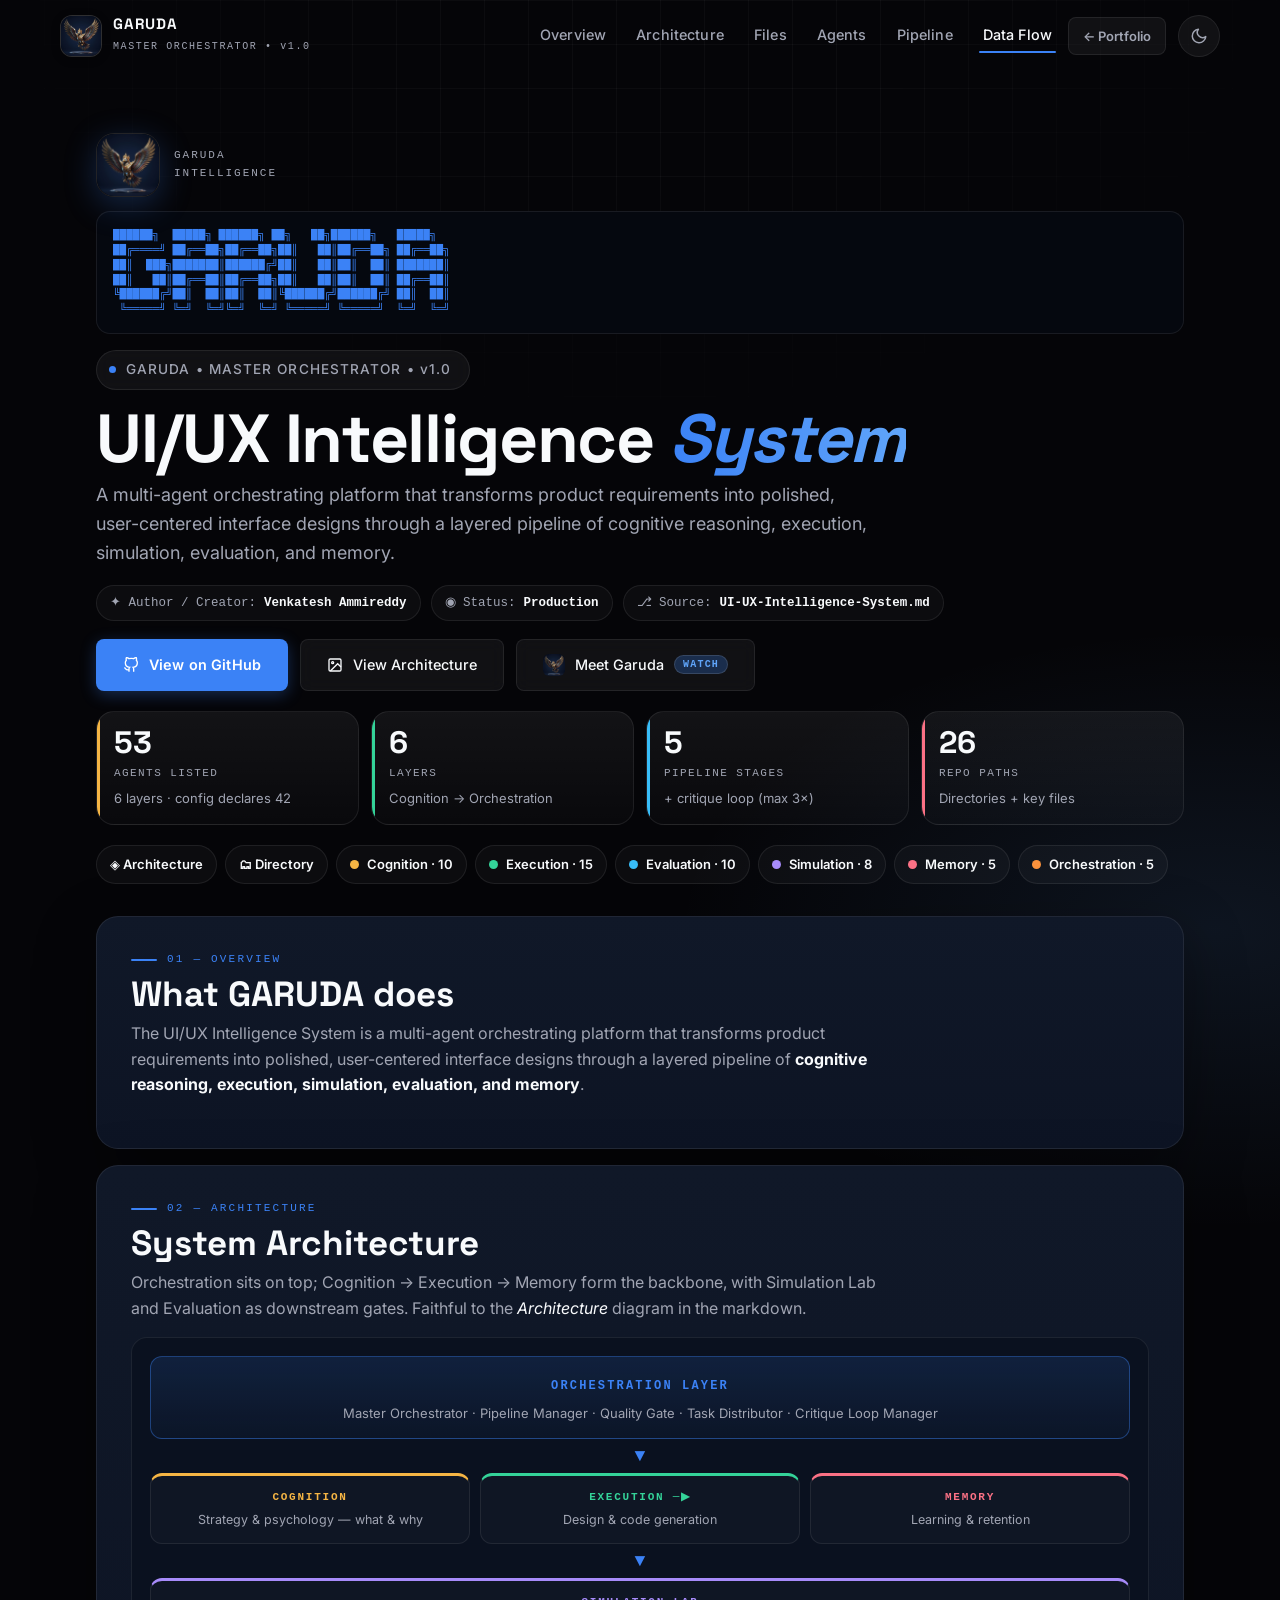
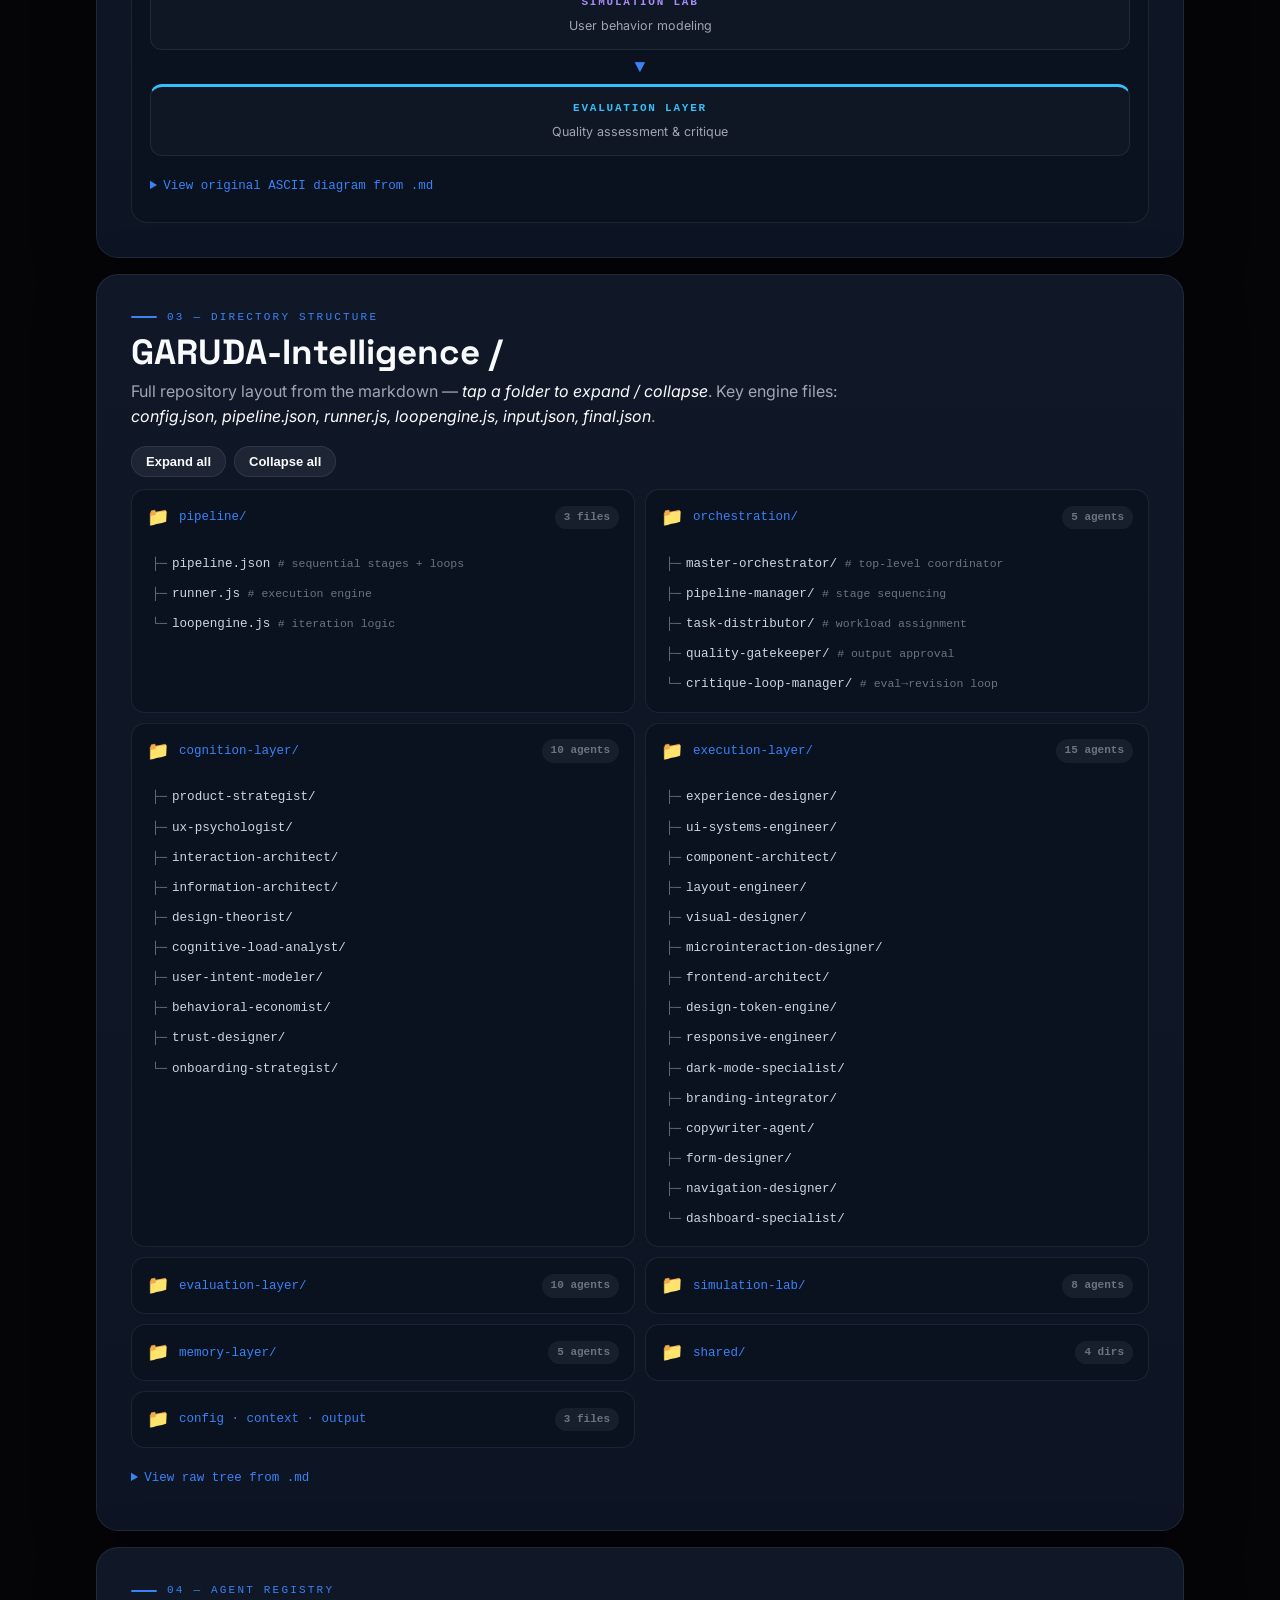
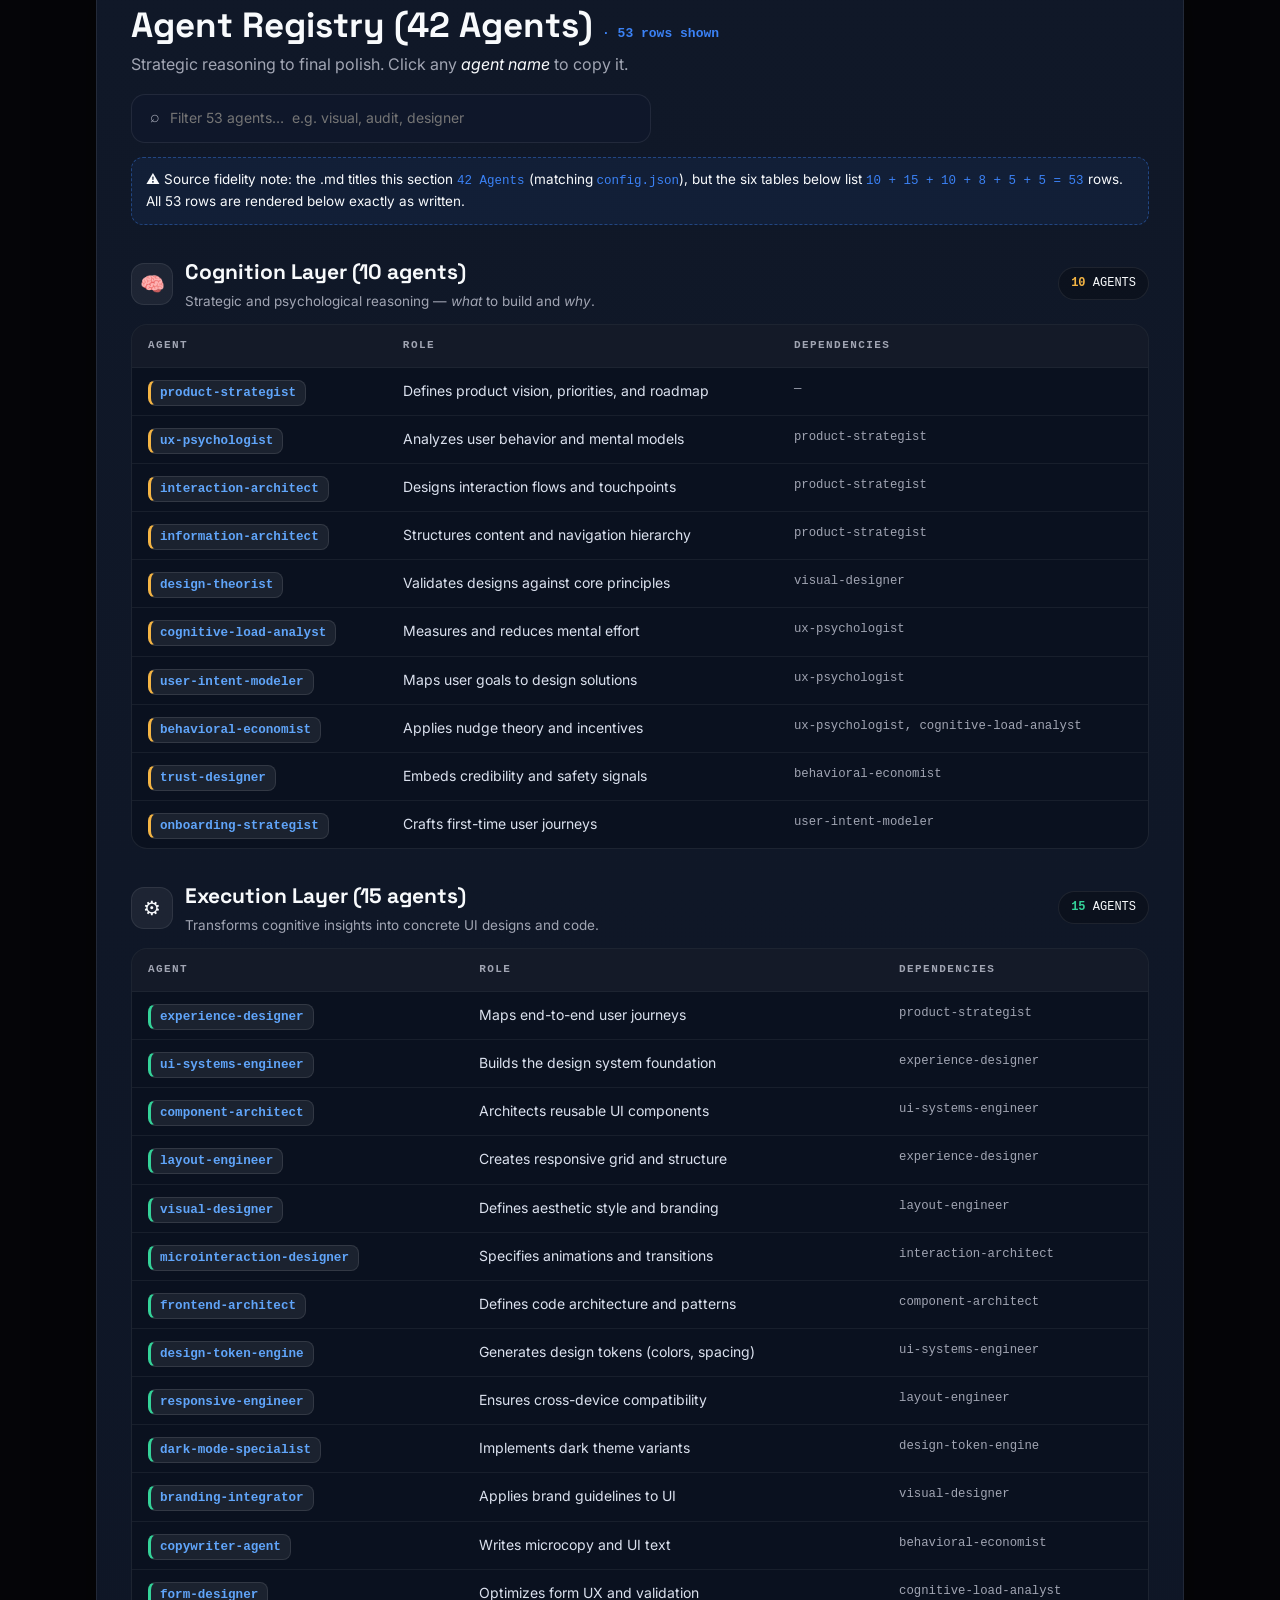
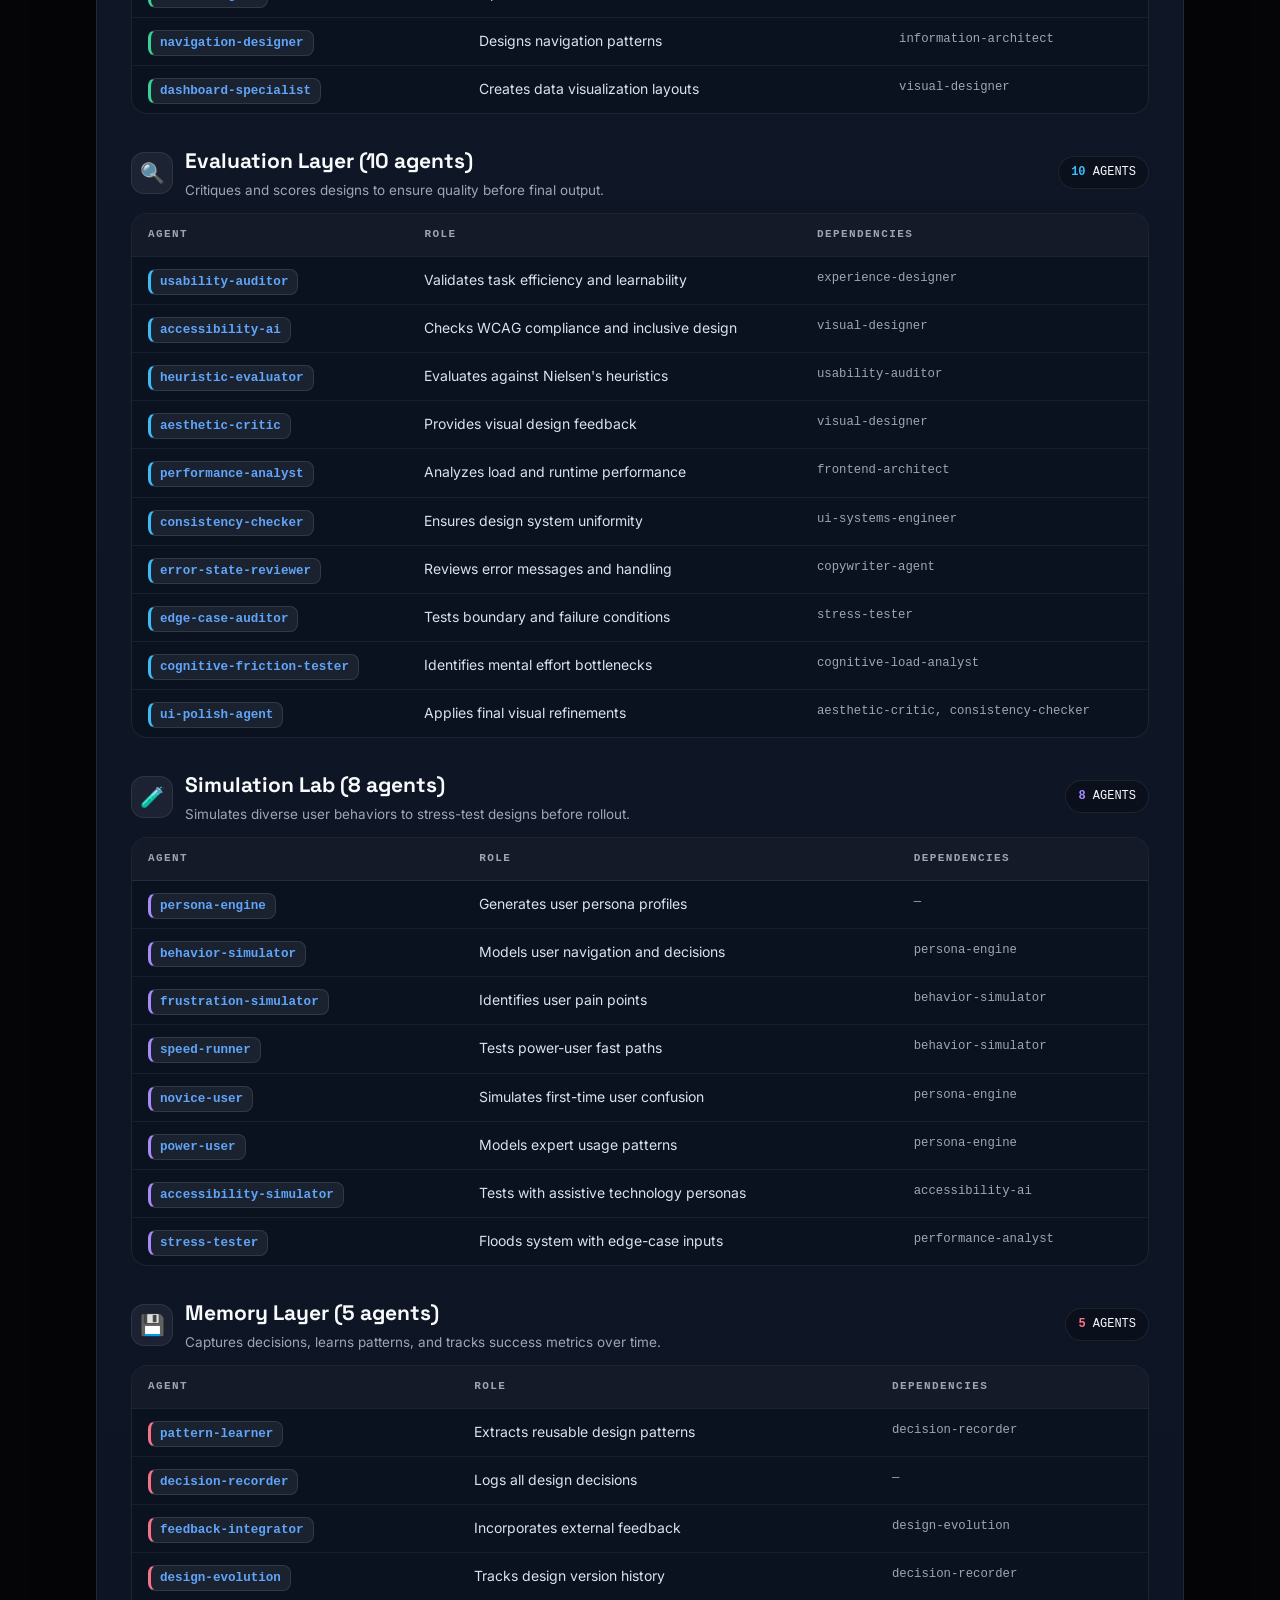
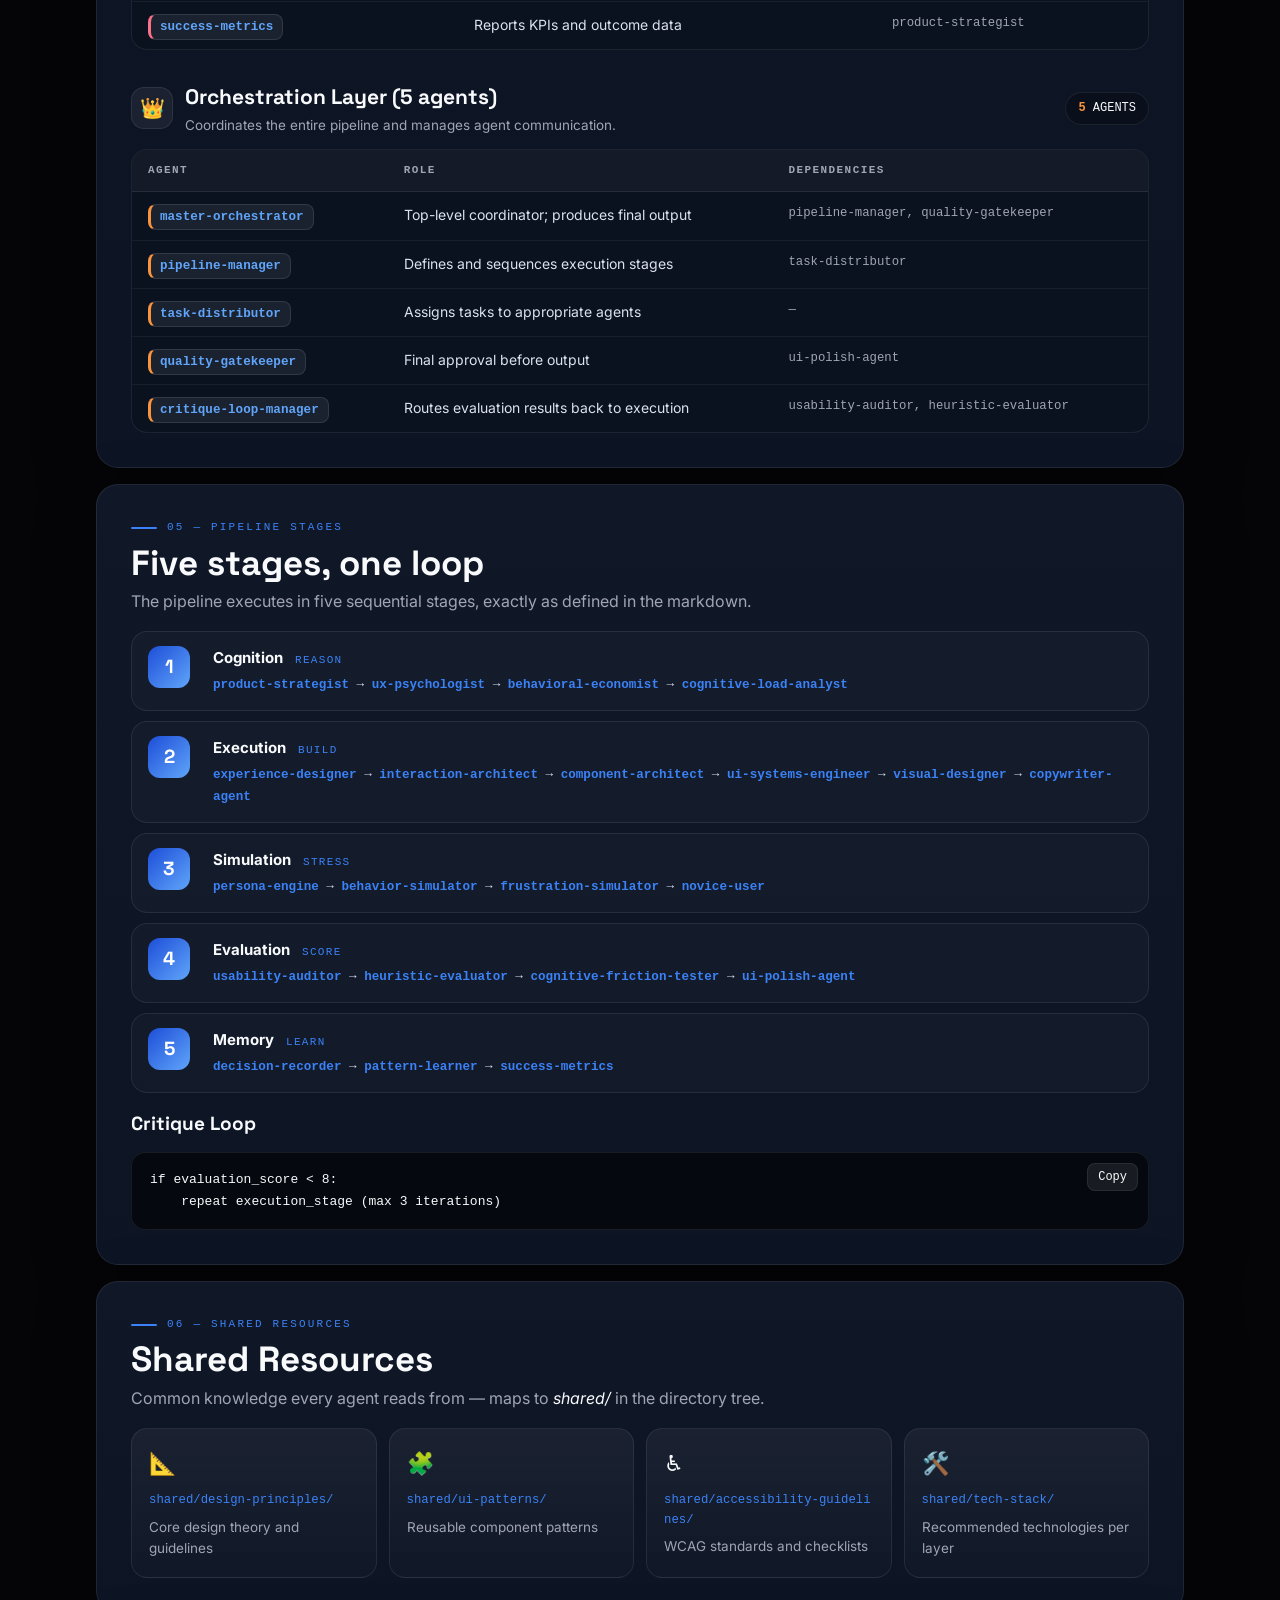
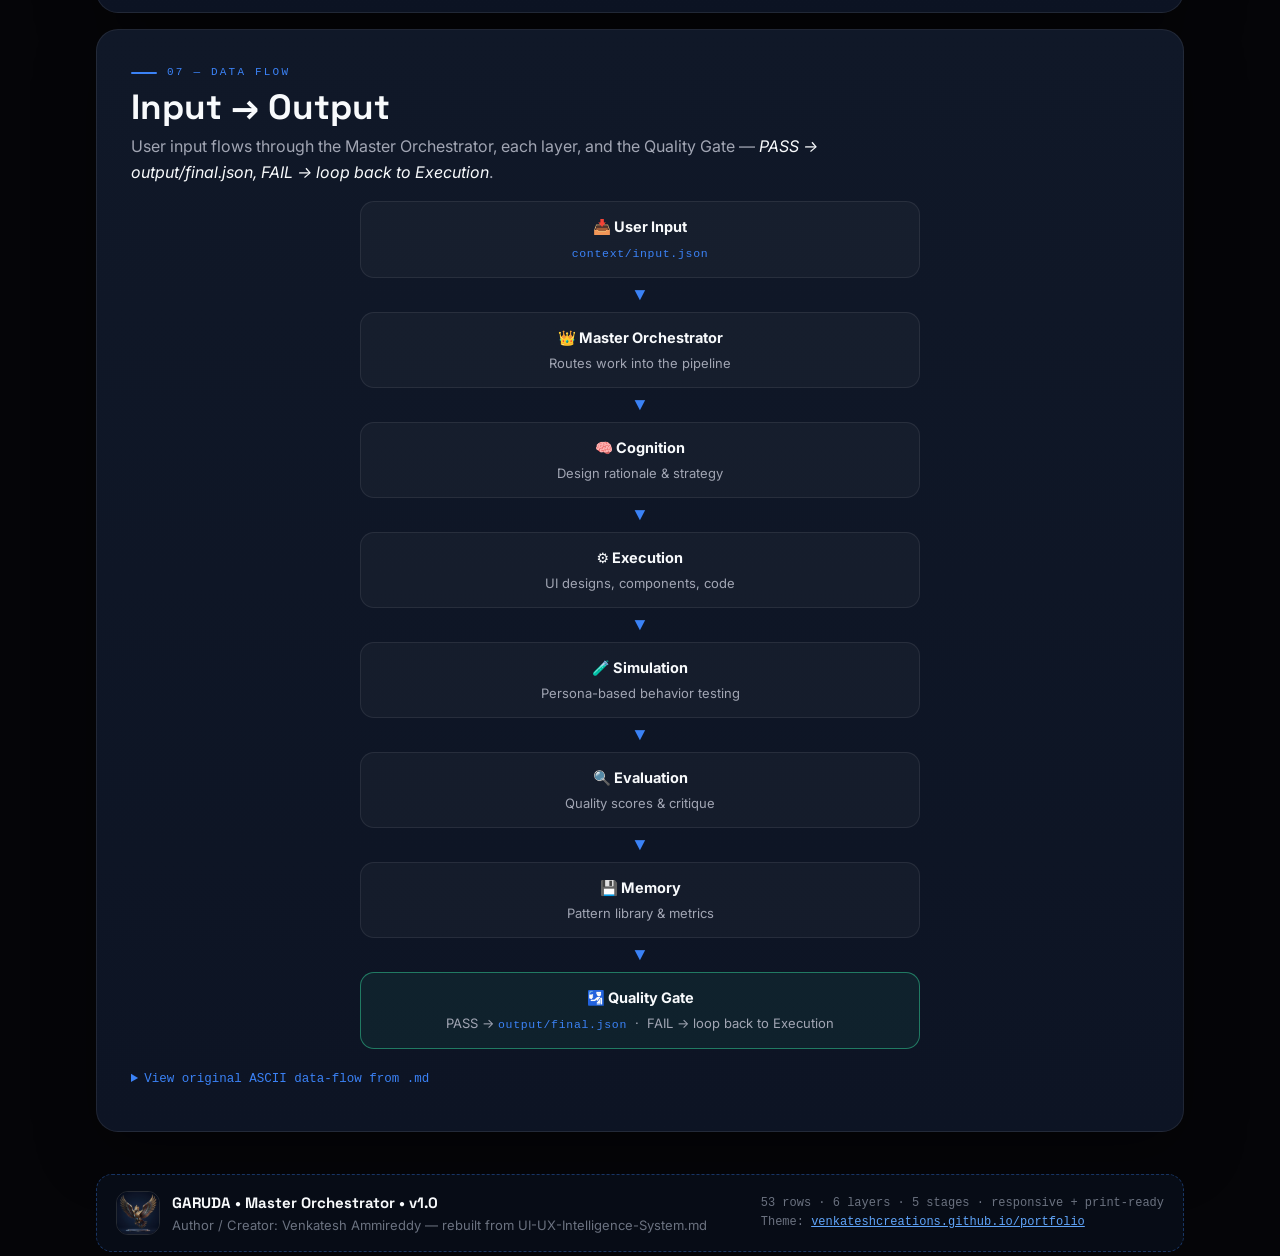
==== Garuda_Intelligence.html @ 7ebb2df1 "Update mobile responsive menu redirect for Garuda Intelligence page" ====
<!DOCTYPE html>
<html lang="en" data-theme="dark">
<head>
<meta charset="UTF-8">
<meta name="viewport" content="width=device-width, initial-scale=1.0">
<title>GARUDA • Master Orchestrator v1.0 — UI/UX Intelligence System</title>
<meta name="description" content="GARUDA Master Orchestrator v1.0 by Venkatesh Ammireddy — full UI/UX Intelligence System: architecture, directory structure, 42-agent registry, pipeline, data flow.">
<link rel="icon" type="image/png" href="https://venkateshcreations.github.io/portfolio/images/garuda-icon.png">
<link rel="apple-touch-icon" href="https://venkateshcreations.github.io/portfolio/images/garuda-icon.png">
<meta name="theme-color" content="#0f172a">
<meta property="og:image" content="https://venkateshcreations.github.io/portfolio/images/garuda-icon.png">
<meta property="og:title" content="GARUDA • Master Orchestrator v1.0">
<link rel="preconnect" href="https://fonts.googleapis.com">
<link rel="preconnect" href="https://fonts.gstatic.com" crossorigin>
<link href="https://fonts.googleapis.com/css2?family=Inter:wght@300;400;500;600;700;800;900&family=Space+Grotesk:wght@400;500;600;700&display=swap" rel="stylesheet">
<style>
:root{
  /* Portfolio theme tokens (venkateshcreations.github.io/portfolio) */
  --blue:#3B82F6; --blue-light:#60A5FA; --blue-dark:#1D4ED8; --blue-glow:rgba(59,130,246,.25);
  --bg:#050508; --bg-2:#0A0A12; --bg-card:rgba(255,255,255,.03); --bg-glass:rgba(255,255,255,.05);
  --border:rgba(255,255,255,.08); --border-light:rgba(255,255,255,.12);
  --text-primary:#F8FAFC; --text-secondary:#A1A5B3; --text-muted:#6B7280;
  --header-bg:rgba(5,5,8,.8); --divider:rgba(255,255,255,.06);
  --radius-sm:8px; --radius-md:16px; --radius-lg:24px; --radius-xl:32px;
  --shadow-sm:0 2px 8px rgba(0,0,0,.3); --shadow-md:0 8px 32px rgba(0,0,0,.4);
  --shadow-blue:0 8px 32px var(--blue-glow);
  --transition:.4s cubic-bezier(.16,1,.3,1); --transition-fast:.2s ease;
  /* Local aliases mapped onto portfolio theme */
  --panel:#0A0A12; --line2:var(--border);
  --ink:var(--text-primary); --muted:var(--text-secondary); --dim:var(--text-muted);
  --gold:var(--blue); --gold2:var(--blue-light);
  --mono:ui-monospace,'SF Mono',Menlo,Consolas,monospace;
  --serif:'Space Grotesk','Inter',system-ui,sans-serif;
  --sans:'Inter',system-ui,-apple-system,'Segoe UI',sans-serif;
  --radius:18px;
}
[data-theme="light"]{
  --bg:#FAFAFA; --bg-2:#F3F4F6; --bg-card:rgba(0,0,0,.02); --bg-glass:rgba(255,255,255,.7);
  --border:rgba(0,0,0,.08); --border-light:rgba(0,0,0,.12);
  --text-primary:#0F172A; --text-secondary:#475569; --text-muted:#94A3B8;
  --header-bg:rgba(250,250,250,.85); --divider:rgba(0,0,0,.06);
  --panel:#F3F4F6; --line2:var(--border);
  --ink:var(--text-primary); --muted:var(--text-secondary); --dim:var(--text-muted);
  --blue-glow:rgba(59,130,246,.18);
}
*{box-sizing:border-box}
html{scroll-behavior:smooth;scroll-padding-top:84px}
body{margin:0;font-family:var(--sans);color:var(--ink);line-height:1.6;
  background:radial-gradient(1100px 500px at 15% -5%,var(--blue-glow),transparent 60%),radial-gradient(900px 500px at 95% 10%,rgba(96,165,250,.10),transparent 60%),var(--bg);
  -webkit-font-smoothing:antialiased;transition:background-color .5s ease,color .5s ease}
body::before{content:"";position:fixed;inset:0;background-image:linear-gradient(rgba(255,255,255,.032) 1px,transparent 1px),linear-gradient(90deg,rgba(255,255,255,.032) 1px,transparent 1px);background-size:44px 44px;mask-image:radial-gradient(900px 600px at 50% 0%,black 30%,transparent 75%);pointer-events:none;z-index:0}
.wrap{max-width:1160px;margin:0 auto;padding:0 clamp(16px,4vw,36px);position:relative;z-index:1}
.topbar{position:sticky;top:0;z-index:50;background:transparent;border-bottom:1px solid transparent;transition:background-color .4s ease,border-bottom .4s ease,box-shadow .4s ease}
.topbar.scrolled{background:var(--header-bg);backdrop-filter:blur(20px);-webkit-backdrop-filter:blur(20px);border-bottom:1px solid var(--border);box-shadow:var(--shadow-sm)}
.topbar-inner{display:flex;align-items:center;gap:12px;min-height:72px;padding:8px 0;flex-wrap:wrap}
.brand{display:flex;align-items:center;gap:11px;text-decoration:none;color:inherit}
.mark{width:42px;height:42px;border-radius:12px;display:grid;place-items:center;background:var(--bg-glass);flex:0 0 auto;overflow:hidden;border:1px solid var(--border-light);box-shadow:var(--shadow-sm)}
.mark img{width:100%;height:100%;object-fit:cover;display:block}
.hero-emblem{display:flex;align-items:center;gap:14px;margin-bottom:14px}
.hero-emblem img{width:64px;height:64px;border-radius:18px;object-fit:cover;border:1px solid var(--border-light);box-shadow:var(--shadow-blue)}
.hero-emblem small{font-family:var(--mono);font-size:11px;letter-spacing:.18em;color:var(--muted);display:block}
.foot-brand{display:flex;align-items:center;gap:12px}
.foot-brand img{width:44px;height:44px;border-radius:12px;object-fit:cover;border:1px solid var(--border-light)}
.brand b{font-family:var(--serif);letter-spacing:.06em;font-size:15px;display:block;line-height:1}
.brand small{font-family:var(--mono);font-size:10px;letter-spacing:.16em;color:var(--muted)}
nav.main{display:flex;gap:22px;margin-left:auto;flex-wrap:wrap;align-items:center}
nav.main a{text-decoration:none;font-size:.9rem;font-weight:500;padding:8px 4px 10px;border-radius:0;color:var(--muted);position:relative;letter-spacing:.01em}
nav.main a::after{content:"";position:absolute;bottom:4px;left:0;width:0;height:1.5px;background:var(--blue);transition:width var(--transition);border-radius:4px}
nav.main a:hover,nav.main a.active{background:none;color:var(--ink)}
nav.main a:hover::after,nav.main a.active::after{width:100%}
.theme-toggle{position:relative;width:42px;height:42px;display:inline-flex;align-items:center;justify-content:center;border-radius:50%;background:var(--bg-glass);border:1px solid var(--border);cursor:pointer;transition:background var(--transition-fast),transform .2s;flex:0 0 auto}
.theme-toggle:hover{background:rgba(107,114,128,.15);transform:scale(1.05)}
.theme-toggle svg{width:18px;height:18px;color:var(--muted)}
.backlink{display:inline-flex;align-items:center;gap:8px;font-size:13px;font-weight:600;color:var(--muted);text-decoration:none;border:1px solid var(--border);border-radius:8px;padding:8px 14px;background:var(--bg-glass);white-space:nowrap}
.backlink:hover{border-color:var(--blue);color:var(--ink);background:var(--blue-glow)}
.cta-row{display:flex;flex-wrap:wrap;gap:12px;margin:4px 0 20px}
.btn-primary{display:inline-flex;align-items:center;gap:10px;padding:13px 26px;background:var(--blue);color:#fff;font-size:.9rem;font-weight:600;border-radius:8px;border:1px solid transparent;text-decoration:none;letter-spacing:.01em;box-shadow:0 4px 16px rgba(59,130,246,.3);transition:background var(--transition-fast),transform .2s,box-shadow .2s}
.btn-primary svg{width:16px;height:16px;transition:transform .2s}
.btn-primary:hover{background:var(--blue-dark);transform:translateY(-1px);box-shadow:0 8px 24px rgba(59,130,246,.4);color:#fff}
.btn-ghost{display:inline-flex;align-items:center;gap:10px;padding:13px 26px;border:1px solid var(--border);color:var(--ink);font-size:.9rem;font-weight:500;border-radius:8px;background:var(--bg-glass);backdrop-filter:blur(8px);text-decoration:none;cursor:pointer;font-family:inherit;transition:border-color var(--transition-fast),background var(--transition-fast),transform .2s}
.btn-ghost:hover{border-color:var(--blue);background:var(--blue-glow);transform:translateY(-1px)}
.btn-ghost svg{width:16px;height:16px}
.mgb-icon{width:22px;height:22px;border-radius:6px;object-fit:cover}
.mgb-badge{font-family:var(--mono);font-size:10px;font-weight:600;letter-spacing:.12em;background:var(--blue-glow);border:1px solid var(--border-light);color:var(--blue-light);padding:3px 8px;border-radius:100px}
[data-theme="light"] .mgb-badge{color:var(--blue-dark)}
.modal{position:fixed;inset:0;z-index:9000;display:flex;align-items:center;justify-content:center;padding:24px;opacity:0;pointer-events:none;transition:opacity .4s ease}
.modal.open{opacity:1;pointer-events:all}
.modal-backdrop{position:absolute;inset:0;background:rgba(0,0,0,.85);backdrop-filter:blur(12px);-webkit-backdrop-filter:blur(12px)}
.modal-content{position:relative;z-index:1;background:var(--bg-2);border:1px solid var(--border);border-radius:24px;overflow:hidden;max-width:860px;width:100%;box-shadow:0 24px 64px rgba(0,0,0,.5);transform:scale(.95) translateY(20px);transition:transform .4s cubic-bezier(.16,1,.3,1)}
.modal.open .modal-content{transform:scale(1) translateY(0)}
.modal-close{position:absolute;top:14px;right:14px;z-index:10;width:36px;height:36px;display:flex;align-items:center;justify-content:center;background:var(--bg-glass);border:1px solid var(--border);border-radius:50%;cursor:pointer;color:var(--ink)}
.modal-close:hover{background:rgba(239,68,68,.15)}
.modal-close svg{width:16px;height:16px}
.video-head{display:flex;align-items:center;gap:12px;padding:20px 22px 0}
.video-head img{width:44px;height:44px;border-radius:12px;object-fit:cover}
.video-head b{display:block;font-family:var(--serif);font-size:17px}
.video-head small{color:var(--muted);font-size:12.5px}
.video-wrap{padding:18px 22px 24px}
.video-wrap iframe{width:100%;aspect-ratio:16/9;border:0;border-radius:14px;background:#000}
.searchbox{display:flex;align-items:center;gap:8px;background:#0f172a;border:1px solid var(--line2);border-radius:999px;padding:7px 12px;min-width:190px}
.searchbox input{background:transparent;border:0;outline:0;color:var(--ink);font:inherit;font-size:13px;width:100%}
.reg-search{min-width:0;width:100%;max-width:520px;padding:11px 18px;margin:0 0 14px;border-radius:14px}
.reg-search input{font-size:14px}
.burger{display:none;margin-left:auto;background:none;border:1px solid var(--line2);color:var(--ink);border-radius:10px;padding:8px 11px;font-size:17px;cursor:pointer}
.hero{padding:clamp(30px,5vw,60px) 0 10px}
.ascii{background:#05080f;border:1px solid var(--line2);border-radius:14px;padding:16px;overflow-x:auto;margin:0 0 16px}
.ascii pre{margin:0;font-family:var(--mono);font-size:11px;line-height:1.35;color:var(--gold);white-space:pre}
.eyebrow{display:inline-flex;align-items:center;gap:10px;font-family:var(--sans);font-size:.85rem;font-weight:500;letter-spacing:.08em;color:var(--muted);background:var(--bg-glass);border:1px solid var(--border);padding:8px 18px 8px 12px;border-radius:100px;backdrop-filter:blur(8px)}
.eyebrow i{width:7px;height:7px;border-radius:50%;background:var(--blue);display:inline-block;animation:pulse 2s infinite}
@keyframes pulse{50%{opacity:.25}}
h1.hero-title{font-family:var(--serif);font-weight:900;font-size:clamp(36px,6vw,68px);line-height:.96;letter-spacing:-.02em;margin:16px 0 10px}
h1.hero-title em{font-style:italic;background:linear-gradient(90deg,var(--gold),var(--gold2));-webkit-background-clip:text;background-clip:text;color:transparent}
.lede{max-width:780px;color:var(--muted);font-size:clamp(15px,2vw,18px);margin:0}
.meta-row{display:flex;flex-wrap:wrap;gap:10px;margin:18px 0}
.meta{display:inline-flex;align-items:center;gap:8px;border:1px solid var(--line2);background:rgba(255,255,255,.03);border-radius:999px;padding:7px 13px;font-family:var(--mono);font-size:12.5px;color:var(--muted)}
.meta strong{color:var(--ink)}
.stats{display:grid;grid-template-columns:repeat(4,1fr);gap:12px;margin:8px 0 20px}
.stat{background:linear-gradient(180deg,rgba(255,255,255,.06),rgba(255,255,255,.02));border:1px solid var(--line2);border-radius:var(--radius);padding:15px 17px;position:relative;overflow:hidden}
.stat::after{content:"";position:absolute;left:0;top:0;bottom:0;width:3px;background:var(--accent,var(--gold))}
.stat b{font-family:var(--serif);font-size:31px;line-height:1;display:block}
.stat span{font-family:var(--mono);font-size:11px;letter-spacing:.13em;color:var(--muted);text-transform:uppercase}
.stat p{margin:5px 0 0;font-size:13px;color:var(--muted)}
.jump{display:flex;flex-wrap:wrap;gap:8px;margin:0 0 6px}
.jump a{text-decoration:none;font-size:13px;font-weight:600;border:1px solid var(--line2);border-radius:999px;padding:8px 13px;display:inline-flex;align-items:center;gap:8px;background:rgba(255,255,255,.03);color:inherit}
.jump a:hover{border-color:var(--gold);transform:translateY(-1px)}
.dot{width:9px;height:9px;border-radius:50%;display:inline-block;flex:0 0 auto}
section.block{background:linear-gradient(180deg,#101828 0%,#0d1424 100%);border:1px solid var(--line2);border-radius:22px;padding:clamp(20px,3.5vw,34px);margin:16px 0;box-shadow:0 20px 60px rgba(0,0,0,.35)}
.kicker{font-family:var(--mono);font-size:11px;letter-spacing:.2em;color:var(--gold);text-transform:uppercase;display:flex;align-items:center;gap:10px;margin:0 0 8px}
.kicker::before{content:"";width:26px;height:2px;background:var(--gold);display:inline-block;border-radius:2px}
h2{font-family:var(--serif);font-size:clamp(25px,3.4vw,35px);line-height:1.05;margin:0 0 8px}
.sub{color:var(--muted);max-width:75ch;margin:0 0 16px}
.sub em,.sub strong{color:var(--ink)}
.note{border:1px dashed rgba(59,130,246,.4);background:rgba(59,130,246,.07);border-radius:12px;padding:11px 14px;font-size:13.5px;color:var(--ink);margin:0 0 16px}
.note code{font-family:var(--mono);font-size:12.5px;color:var(--gold)}
/* Architecture visual */
.arch{background:#0a111f;border:1px solid var(--line2);border-radius:16px;padding:18px;display:flex;flex-direction:column;align-items:center;gap:0}
.arch-top{width:100%;text-align:center;border:1px solid rgba(59,130,246,.4);background:linear-gradient(180deg,rgba(59,130,246,.14),rgba(59,130,246,.04));border-radius:12px;padding:14px}
.arch-top b{font-family:var(--mono);font-size:12px;letter-spacing:.18em;color:var(--gold)}
.arch-top p{margin:6px 0 0;font-size:13px;color:var(--muted)}
.arrow{font-family:var(--mono);color:var(--gold);font-size:18px;line-height:1;padding:8px 0}
.arch-mid{display:grid;grid-template-columns:1fr 1fr 1fr;gap:10px;width:100%}
.arch-card{border:1px solid var(--line2);border-radius:12px;padding:13px;text-align:center;background:rgba(255,255,255,.025)}
.arch-card b{font-family:var(--mono);font-size:11px;letter-spacing:.16em;display:block;margin-bottom:4px}
.arch-card p{margin:0;font-size:12.5px;color:var(--muted)}
details.raw{margin-top:12px;width:100%}
details.raw summary{cursor:pointer;font-family:var(--mono);font-size:12.5px;color:var(--gold);padding:8px 0}
details.raw pre{background:#05080f;border:1px solid var(--line2);border-radius:12px;padding:16px;overflow-x:auto;font-family:var(--mono);font-size:12px;line-height:1.6;color:#d6dcea;margin:0}
/* Directory tree */
.tree-tools{display:flex;flex-wrap:wrap;gap:8px;margin-bottom:12px}
.tree-tools button{background:rgba(255,255,255,.06);border:1px solid var(--line2);color:var(--ink);border-radius:999px;padding:7px 14px;font-size:13px;font-weight:600;cursor:pointer}
.tree-tools button:hover{border-color:var(--gold)}
.tree{display:grid;grid-template-columns:1fr 1fr;gap:10px}
.folder{border:1px solid var(--line2);border-radius:14px;background:#0a111f;overflow:hidden}
.folder>summary{list-style:none;cursor:pointer;padding:13px 15px;display:flex;align-items:center;gap:10px;font-weight:700;font-size:14px}
.folder>summary::-webkit-details-marker{display:none}
.folder>summary:hover{background:rgba(59,130,246,.06)}
.folder>summary .fi{font-size:18px}
.folder>summary code{font-family:var(--mono);font-size:12.5px;color:var(--gold);font-weight:500}
.folder>summary .n{margin-left:auto;font-family:var(--mono);font-size:11px;color:var(--dim);background:rgba(255,255,255,.06);padding:3px 9px;border-radius:999px}
.folder ul{margin:0;padding:4px 8px 12px 18px;list-style:none}
.folder li{font-family:var(--mono);font-size:12.6px;color:#cdd5e6;padding:5px 10px 5px 22px;position:relative;border-radius:8px}
.folder li::before{content:"├─";position:absolute;left:2px;color:var(--dim)}
.folder li:last-child::before{content:"└─"}
.folder li:hover{background:rgba(59,130,246,.08)}
.folder li span.c{color:var(--dim);font-size:11.5px}
/* Registry */
.layer-head{display:flex;flex-wrap:wrap;align-items:center;gap:12px;margin:30px 0 12px;scroll-margin-top:90px}
.layer-icon{width:42px;height:42px;border-radius:13px;display:grid;place-items:center;font-size:20px;background:rgba(255,255,255,.06);border:1px solid var(--line2)}
.layer-head h3{font-family:var(--serif);font-size:21px;margin:0}
.layer-head p{margin:2px 0 0;color:var(--muted);font-size:13.5px;flex-basis:100%}
.count{margin-left:auto;font-family:var(--mono);font-size:12px;border:1px solid var(--line2);padding:6px 12px;border-radius:999px;background:rgba(0,0,0,.25);white-space:nowrap}
.count strong{color:var(--layer,var(--gold))}
.table-shell{border:1px solid var(--line2);border-radius:16px;overflow:hidden;background:#0a111f}
.table-scroll{overflow-x:auto}
table{width:100%;border-collapse:collapse;font-size:14px;min-width:620px}
thead th{text-align:left;font-family:var(--mono);font-size:11px;letter-spacing:.13em;text-transform:uppercase;color:var(--muted);background:rgba(255,255,255,.04);padding:12px 16px;border-bottom:1px solid var(--line2);white-space:nowrap}
tbody td{padding:12px 16px;border-bottom:1px solid rgba(255,255,255,.06);vertical-align:top}
tbody tr:last-child td{border-bottom:0}
tbody tr:hover{background:rgba(59,130,246,.05)}
code.agent{font-family:var(--mono);font-size:12.6px;font-weight:600;background:rgba(255,255,255,.07);border:1px solid rgba(255,255,255,.1);padding:5px 9px;border-radius:8px;color:var(--blue-light);cursor:pointer;border-left:3px solid var(--layer,var(--gold));white-space:nowrap}
code.agent:hover{background:rgba(59,130,246,.18)}
td.role-cell{color:#dbe1ee}
td.dep{font-family:var(--mono);font-size:12.3px;color:var(--muted)}
tr.hidden{display:none!important}
.empty{display:none;text-align:center;padding:22px;color:var(--muted);font-family:var(--mono);font-size:13px}
/* Pipeline + flow */
.stages{display:grid;gap:10px;margin:14px 0}
.stage{display:grid;grid-template-columns:52px 1fr;gap:13px;border:1px solid var(--line2);border-radius:16px;padding:14px 16px;background:rgba(255,255,255,.025)}
.stage:hover{border-color:rgba(59,130,246,.4)}
.num{width:42px;height:42px;border-radius:12px;display:grid;place-items:center;font-family:var(--serif);font-weight:700;font-size:19px;background:linear-gradient(135deg,var(--blue-dark),var(--blue-light));color:#fff}
.stage h4{margin:0 0 4px;font-size:15px}
.stage h4 span{font-family:var(--mono);font-weight:400;font-size:11px;color:var(--gold);letter-spacing:.12em;margin-left:8px}
.flow{font-family:var(--mono);font-size:12.6px;color:#d6dcea;line-height:1.75;word-break:break-word}
.flow b{color:var(--gold);font-weight:600}
.codeblock{background:#05080f;border:1px solid var(--line2);border-radius:14px;padding:16px 18px;overflow-x:auto;position:relative;margin-top:12px}
.codeblock pre{margin:0;font-family:var(--mono);font-size:13px;line-height:1.7;color:var(--ink)}
.codeblock .copy{position:absolute;top:10px;right:10px;background:rgba(255,255,255,.08);border:1px solid var(--line2);color:var(--ink);border-radius:8px;padding:6px 10px;font-family:var(--mono);font-size:12px;cursor:pointer}
.res-grid{display:grid;grid-template-columns:repeat(4,1fr);gap:12px}
.res{border:1px solid var(--line2);border-radius:16px;padding:17px;background:linear-gradient(180deg,rgba(255,255,255,.05),rgba(255,255,255,.015))}
.res:hover{transform:translateY(-2px);border-color:rgba(59,130,246,.45)}
.res code{display:block;font-family:var(--mono);font-size:12.3px;color:var(--gold);margin:10px 0 6px;word-break:break-all}
.res p{margin:0;font-size:13.5px;color:var(--muted)}
/* Data flow */
.dflow{display:flex;flex-direction:column;align-items:center;gap:0;margin-top:8px}
.dnode{width:100%;max-width:560px;border:1px solid var(--line2);border-radius:14px;background:rgba(255,255,255,.03);padding:13px 16px;text-align:center}
.dnode b{display:block;font-size:14.5px}
.dnode small{font-family:var(--mono);font-size:11.5px;color:var(--gold);letter-spacing:.06em}
.dnode p{margin:4px 0 0;font-size:13px;color:var(--muted)}
.dnode.gate{border-color:rgba(52,211,153,.5);background:rgba(52,211,153,.07)}
footer{padding:26px 0 44px;color:var(--dim);font-size:13px}
.foot-card{border:1px dashed rgba(59,130,246,.35);border-radius:16px;padding:16px 19px;display:flex;flex-wrap:wrap;gap:10px;align-items:center;justify-content:space-between;background:rgba(59,130,246,.06)}
.foot-card b{font-family:var(--serif);font-size:15px;color:var(--ink)}
@media (max-width:960px){
  .stats{grid-template-columns:repeat(2,1fr)}
  .res-grid{grid-template-columns:repeat(2,1fr)}
  .tree{grid-template-columns:1fr}
  .topbar-inner{row-gap:6px}
  nav.main{display:none;width:100%;order:6;flex-direction:column;align-items:stretch;gap:2px;margin:2px 0 10px;padding:8px;background:var(--bg-glass);border:1px solid var(--border);border-radius:14px;backdrop-filter:blur(20px);-webkit-backdrop-filter:blur(20px);box-shadow:var(--shadow-md)}
  nav.main.open{display:flex;animation:menuIn .22s ease}
  @keyframes menuIn{from{opacity:0;transform:translateY(-6px)}to{opacity:1;transform:none}}
  nav.main a{padding:12px 14px;border-radius:10px;font-size:14px}
  nav.main a::after{display:none}
  nav.main a:hover,nav.main a.active{background:var(--blue-glow)}
  .burger{display:inline-flex;align-items:center;justify-content:center;width:42px;height:42px;font-size:19px}
  .searchbox{flex:1;min-width:150px}
}
@media (max-width:640px){
  .topbar-inner{gap:8px}
  .brand small{font-size:9px}
  .backlink{font-size:12px;padding:7px 10px}
  .theme-toggle{width:38px;height:38px}
  .burger{width:38px;height:38px}
  .cta-row .btn-primary,.cta-row .btn-ghost{flex:1 1 100%;justify-content:center}
  section.block{border-radius:16px}
  .arch-mid{grid-template-columns:1fr}
  thead{display:none}table{min-width:0}
  table,tbody,tr,td{display:block;width:100%}
  tbody tr{border-bottom:1px solid var(--line2);padding:6px 0}
  tbody td{border:0;padding:5px 16px}
  td.agent-cell{padding-top:13px}
  td.dep::before{content:"Depends on · ";font-family:var(--sans);font-size:11px;letter-spacing:.08em;text-transform:uppercase;color:var(--dim)}
  .stage{grid-template-columns:40px 1fr}
  .res-grid{grid-template-columns:1fr}
  .stats{grid-template-columns:1fr 1fr}
  .stat b{font-size:25px}
  .ascii pre{font-size:8.5px}
}
[data-theme="light"] section.block{background:linear-gradient(180deg,#FFFFFF 0%,#F3F4F6 100%);box-shadow:var(--shadow-sm)}
[data-theme="light"] .table-shell,[data-theme="light"] .folder,[data-theme="light"] .arch,[data-theme="light"] .arch-card,[data-theme="light"] .dnode,[data-theme="light"] .stage{background:#fff}
[data-theme="light"] .ascii,[data-theme="light"] .codeblock,[data-theme="light"] details.raw pre{background:#0F172A}
[data-theme="light"] .ascii pre{background:none}
[data-theme="light"] .searchbox{background:#fff}
[data-theme="light"] thead th{background:rgba(0,0,0,.03)}
[data-theme="light"] tbody td{border-bottom-color:rgba(0,0,0,.07)}
[data-theme="light"] tbody tr:hover{background:rgba(59,130,246,.06)}
[data-theme="light"] code.agent{background:rgba(59,130,246,.08);border-color:rgba(59,130,246,.25);color:var(--blue-dark)}
[data-theme="light"] td.role-cell,[data-theme="light"] .flow{color:#334155}
[data-theme="light"] .stat,[data-theme="light"] .res{background:#fff}
[data-theme="light"] .codeblock pre,[data-theme="light"] details.raw pre{color:#F8FAFC}
[data-theme="light"] .folder li{color:#334155}
[data-theme="light"] .folder li span.c,[data-theme="light"] .folder>summary .n,[data-theme="light"] .stat span,[data-theme="light"] footer,[data-theme="light"] td.dep::before{color:#64748B}
[data-theme="light"] .folder>summary .n{background:rgba(0,0,0,.05)}
[data-theme="light"] .kicker,[data-theme="light"] .flow b,[data-theme="light"] .dnode small,[data-theme="light"] details.raw summary,[data-theme="light"] .res code,[data-theme="light"] .folder>summary code,[data-theme="light"] .stage h4 span,[data-theme="light"] .arch-top b,[data-theme="light"] .note code{color:var(--blue-dark)}
[data-theme="light"] .count strong{color:var(--ink)}
[data-theme="light"] .arch-card b{filter:brightness(.68)}
[data-theme="light"] .codeblock .copy{color:#F8FAFC;border-color:rgba(255,255,255,.25);background:rgba(255,255,255,.1)}
[data-theme="light"] thead th{color:#475569}
@media print{body{background:#fff;color:#111}.topbar,.jump,.searchbox,.burger,.tree-tools,.codeblock .copy,.modal{display:none!important}section.block,.stat,.res,.folder,.dnode,.arch-top,.arch-card{background:#fff!important;color:#111;border-color:#ccc;box-shadow:none}h1.hero-title,.lede,.sub{color:#111}}
</style>
</head>
<body>
<header class="topbar"><div class="wrap topbar-inner">
  <a class="brand" href="#top"><span class="mark"><img src="https://venkateshcreations.github.io/portfolio/images/garuda-icon.png" alt="GARUDA icon" width="42" height="42" fetchpriority="high"></span><span><b>GARUDA</b><small>MASTER ORCHESTRATOR • v1.0</small></span></a>
  <nav class="main" id="mainNav"><a href="#overview">Overview</a><a href="#architecture">Architecture</a><a href="#directory">Files</a><a href="#registry">Agents</a><a href="#pipeline">Pipeline</a><a href="#dataflow">Data Flow</a></nav>
  <a class="backlink" href="https://venkateshcreations.github.io/portfolio/" target="_blank" rel="noopener">← Portfolio</a>
  <button class="theme-toggle" id="themeToggle" aria-label="Toggle theme"><svg id="iconMoon" xmlns="http://www.w3.org/2000/svg" viewBox="0 0 24 24" fill="none" stroke="currentColor" stroke-width="2" stroke-linecap="round" stroke-linejoin="round"><path d="M21 12.79A9 9 0 1 1 11.21 3 7 7 0 0 0 21 12.79z"/></svg><svg id="iconSun" style="display:none" xmlns="http://www.w3.org/2000/svg" viewBox="0 0 24 24" fill="none" stroke="currentColor" stroke-width="2" stroke-linecap="round" stroke-linejoin="round"><circle cx="12" cy="12" r="5"/><line x1="12" y1="1" x2="12" y2="3"/><line x1="12" y1="21" x2="12" y2="23"/><line x1="4.22" y1="4.22" x2="5.64" y2="5.64"/><line x1="18.36" y1="18.36" x2="19.78" y2="19.78"/><line x1="1" y1="12" x2="3" y2="12"/><line x1="21" y1="12" x2="23" y2="12"/><line x1="4.22" y1="19.78" x2="5.64" y2="18.36"/><line x1="18.36" y1="5.64" x2="19.78" y2="4.22"/></svg></button>
  <button class="burger" id="burger" aria-label="Menu">☰</button>
</div></header>

<main class="wrap" id="top">
<div class="hero">
  <div class="hero-emblem"><img src="https://venkateshcreations.github.io/portfolio/images/garuda-icon.png" alt="GARUDA emblem" width="64" height="64"><small>GARUDA<br>INTELLIGENCE</small></div>
  <div class="ascii" aria-hidden="true"><pre>██████╗  █████╗ ██████╗ ██╗   ██╗██████╗   █████╗
██╔════╝ ██╔══██╗██╔══██╗██║   ██║██╔══██╗ ██╔══██╗
██║  ███╗███████║██████╔╝██║   ██║██║  ██║ ███████║
██║   ██║██╔══██║██╔══██╗██║   ██║██║  ██║ ██╔══██║
╚██████╔╝██║  ██║██║  ██║╚██████╔╝██████╔╝ ██║  ██║
 ╚═════╝ ╚═╝  ╚═╝╚═╝  ╚═╝ ╚═════╝ ╚═════╝  ╚═╝  ╚═╝</pre></div>
  <span class="eyebrow"><i></i> GARUDA • MASTER ORCHESTRATOR • v1.0</span>
  <h1 class="hero-title">UI/UX Intelligence <em>System</em></h1>
  <p class="lede">A multi-agent orchestrating platform that transforms product requirements into polished, user-centered interface designs through a layered pipeline of cognitive reasoning, execution, simulation, evaluation, and memory.</p>
  <div class="meta-row"><span class="meta">✦ Author / Creator: <strong>Venkatesh Ammireddy</strong></span><span class="meta">◉ Status: <strong>Production</strong></span><span class="meta">⎇ Source: <strong>UI-UX-Intelligence-System.md</strong></span></div>
  <div class="cta-row">
    <a class="btn-primary" href="https://github.com/venkateshcreations/GARUDA-Intelligence" target="_blank" rel="noopener"><svg viewBox="0 0 24 24" fill="none" stroke="currentColor" stroke-width="2"><path d="M9 19c-5 1.5-5-2.5-7-3m14 6v-3.87a3.37 3.37 0 0 0-.94-2.61c3.14-.35 6.44-1.54 6.44-7A5.44 5.44 0 0 0 20 4.77 5.07 5.07 0 0 0 19.91 1S18.73.65 16 2.48a13.38 13.38 0 0 0-7 0C6.27.65 5.09 1 5.09 1A5.07 5.07 0 0 0 5 4.77a5.44 5.44 0 0 0-1.5 3.78c0 5.42 3.3 6.61 6.44 7A3.37 3.37 0 0 0 9 18.13V22"/></svg><span>View on GitHub</span></a>
    <a class="btn-ghost" href="#architecture"><svg viewBox="0 0 24 24" fill="none" stroke="currentColor" stroke-width="2"><rect x="3" y="3" width="18" height="18" rx="2"/><circle cx="8.5" cy="8.5" r="1.5"/><polyline points="21 15 16 10 5 21"/></svg><span>View Architecture</span></a>
    <button class="btn-ghost" id="meetGarudaBtn"><img class="mgb-icon" src="https://venkateshcreations.github.io/portfolio/images/garuda-icon.png" alt="" width="22" height="22"><span>Meet Garuda</span><span class="mgb-badge">WATCH</span></button>
  </div>
  <div class="stats">
    <div class="stat" style="--accent:#f5b544"><b>53</b><span>Agents listed</span><p>6 layers · config declares 42</p></div>
    <div class="stat" style="--accent:#34d399"><b>6</b><span>Layers</span><p>Cognition → Orchestration</p></div>
    <div class="stat" style="--accent:#38bdf8"><b>5</b><span>Pipeline stages</span><p>+ critique loop (max 3×)</p></div>
    <div class="stat" style="--accent:#fb7185"><b>26</b><span>Repo paths</span><p>Directories + key files</p></div>
  </div>
  <div class="jump"><a href="#architecture">◈ Architecture</a><a href="#directory">🗂 Directory</a><a href="#cognition"><span class="dot" style="background:#f5b544"></span>Cognition · 10</a><a href="#execution"><span class="dot" style="background:#34d399"></span>Execution · 15</a><a href="#evaluation"><span class="dot" style="background:#38bdf8"></span>Evaluation · 10</a><a href="#simulation"><span class="dot" style="background:#a78bfa"></span>Simulation · 8</a><a href="#memory"><span class="dot" style="background:#fb7185"></span>Memory · 5</a><a href="#orchestration"><span class="dot" style="background:#fb923c"></span>Orchestration · 5</a></div>
</div>

<section class="block" id="overview"><p class="kicker">01 — Overview</p><h2>What GARUDA does</h2>
<p class="sub">The UI/UX Intelligence System is a multi-agent orchestrating platform that transforms product requirements into polished, user-centered interface designs through a layered pipeline of <strong>cognitive reasoning, execution, simulation, evaluation, and memory</strong>.</p></section>

<section class="block" id="architecture"><p class="kicker">02 — Architecture</p><h2>System Architecture</h2>
<p class="sub">Orchestration sits on top; Cognition → Execution → Memory form the backbone, with Simulation Lab and Evaluation as downstream gates. Faithful to the <em>Architecture</em> diagram in the markdown.</p>
<div class="arch">
  <div class="arch-top"><b>ORCHESTRATION LAYER</b><p>Master Orchestrator · Pipeline Manager · Quality Gate · Task Distributor · Critique Loop Manager</p></div>
  <div class="arrow">▼</div>
  <div class="arch-mid">
    <div class="arch-card" style="border-top:3px solid #f5b544"><b style="color:#f5b544">COGNITION</b><p>Strategy &amp; psychology — what &amp; why</p></div>
    <div class="arch-card" style="border-top:3px solid #34d399"><b style="color:#34d399">EXECUTION ─▶</b><p>Design &amp; code generation</p></div>
    <div class="arch-card" style="border-top:3px solid #fb7185"><b style="color:#fb7185">MEMORY</b><p>Learning &amp; retention</p></div>
  </div>
  <div class="arrow">▼</div>
  <div class="arch-card" style="width:100%;border-top:3px solid #a78bfa"><b style="color:#a78bfa">SIMULATION LAB</b><p>User behavior modeling</p></div>
  <div class="arrow">▼</div>
  <div class="arch-card" style="width:100%;border-top:3px solid #38bdf8"><b style="color:#38bdf8">EVALUATION LAYER</b><p>Quality assessment &amp; critique</p></div>
  <details class="raw"><summary>View original ASCII diagram from .md</summary><pre>┌─────────────────────────────────────────────────────────┐
│                    ORCHESTRATION LAYER                   │
│  Master Orchestrator · Pipeline Manager · Quality Gate   │
│  Task Distributor · Critique Loop Manager                │
└─────────────────────────────────────────────────────────┘
                              │
        ┌─────────────────────┼─────────────────────┐
        ▼                     ▼                     ▼
┌───────────────┐    ┌───────────────┐    ┌───────────────┐
│  COGNITION    │    │  EXECUTION    │    │   MEMORY      │
│    LAYER      │───▶│    LAYER      │───▶│    LAYER      │
└───────────────┘    └───────────────┘    └───────────────┘
                              │
                              ▼
                     ┌───────────────┐
                     │  SIMULATION   │
                     │     LAB       │
                     └───────────────┘
                              │
                              ▼
                     ┌───────────────┐
                     │  EVALUATION   │
                     │    LAYER      │
                     └───────────────┘</pre></details>
</div></section>

<section class="block" id="directory"><p class="kicker">03 — Directory Structure</p><h2>GARUDA-Intelligence /</h2>
<p class="sub">Full repository layout from the markdown — <em>tap a folder to expand / collapse</em>. Key engine files: <em>config.json, pipeline.json, runner.js, loopengine.js, input.json, final.json</em>.</p>
<div class="tree-tools"><button id="expandAll">Expand all</button><button id="collapseAll">Collapse all</button></div>
<div class="tree" id="tree">
<details class="folder" open><summary><span class="fi">📁</span><code>pipeline/</code><span class="n">3 files</span></summary><ul><li>pipeline.json <span class="c"># sequential stages + loops</span></li><li>runner.js <span class="c"># execution engine</span></li><li>loopengine.js <span class="c"># iteration logic</span></li></ul></details>
<details class="folder" open><summary><span class="fi">📁</span><code>orchestration/</code><span class="n">5 agents</span></summary><ul><li>master-orchestrator/ <span class="c"># top-level coordinator</span></li><li>pipeline-manager/ <span class="c"># stage sequencing</span></li><li>task-distributor/ <span class="c"># workload assignment</span></li><li>quality-gatekeeper/ <span class="c"># output approval</span></li><li>critique-loop-manager/ <span class="c"># eval→revision loop</span></li></ul></details>
<details class="folder" open><summary><span class="fi">📁</span><code>cognition-layer/</code><span class="n">10 agents</span></summary><ul><li>product-strategist/</li><li>ux-psychologist/</li><li>interaction-architect/</li><li>information-architect/</li><li>design-theorist/</li><li>cognitive-load-analyst/</li><li>user-intent-modeler/</li><li>behavioral-economist/</li><li>trust-designer/</li><li>onboarding-strategist/</li></ul></details>
<details class="folder" open><summary><span class="fi">📁</span><code>execution-layer/</code><span class="n">15 agents</span></summary><ul><li>experience-designer/</li><li>ui-systems-engineer/</li><li>component-architect/</li><li>layout-engineer/</li><li>visual-designer/</li><li>microinteraction-designer/</li><li>frontend-architect/</li><li>design-token-engine/</li><li>responsive-engineer/</li><li>dark-mode-specialist/</li><li>branding-integrator/</li><li>copywriter-agent/</li><li>form-designer/</li><li>navigation-designer/</li><li>dashboard-specialist/</li></ul></details>
<details class="folder"><summary><span class="fi">📁</span><code>evaluation-layer/</code><span class="n">10 agents</span></summary><ul><li>usability-auditor/</li><li>accessibility-ai/</li><li>heuristic-evaluator/</li><li>aesthetic-critic/</li><li>performance-analyst/</li><li>consistency-checker/</li><li>error-state-reviewer/</li><li>edge-case-auditor/</li><li>cognitive-friction-tester/</li><li>ui-polish-agent/</li></ul></details>
<details class="folder"><summary><span class="fi">📁</span><code>simulation-lab/</code><span class="n">8 agents</span></summary><ul><li>persona-engine/</li><li>behavior-simulator/</li><li>frustration-simulator/</li><li>speed-runner/</li><li>novice-user/</li><li>power-user/</li><li>accessibility-simulator/</li><li>stress-tester/</li></ul></details>
<details class="folder"><summary><span class="fi">📁</span><code>memory-layer/</code><span class="n">5 agents</span></summary><ul><li>pattern-learner/</li><li>decision-recorder/</li><li>feedback-integrator/</li><li>design-evolution/</li><li>success-metrics/</li></ul></details>
<details class="folder"><summary><span class="fi">📁</span><code>shared/</code><span class="n">4 dirs</span></summary><ul><li>design-principles/ <span class="c"># core guidelines</span></li><li>ui-patterns/ <span class="c"># reusable patterns</span></li><li>accessibility-guidelines/ <span class="c"># WCAG standards</span></li><li>tech-stack/ <span class="c"># tech recommendations</span></li></ul></details>
<details class="folder"><summary><span class="fi">📁</span><code>config · context · output</code><span class="n">3 files</span></summary><ul><li>config.json <span class="c"># central registry (42 agents)</span></li><li>context/input.json <span class="c"># user/project input</span></li><li>output/final.json <span class="c"># final deliverables</span></li></ul></details>
</div>
<details class="raw"><summary>View raw tree from .md</summary><pre>GARUDA-Intelligence/
├── config.json                    # Central agent registry (42 agents)
├── pipeline/pipeline.json, runner.js, loopengine.js
├── orchestration/ (×5)  ├── cognition-layer/ (×10)
├── execution-layer/ (×15)  ├── evaluation-layer/ (×10)
├── simulation-lab/ (×8)  ├── memory-layer/ (×5)
├── shared/ (design-principles, ui-patterns, accessibility-guidelines, tech-stack)
├── context/input.json  └── output/final.json</pre></details>
</section>

<section class="block" id="registry"><p class="kicker">04 — Agent Registry</p>
<h2>Agent Registry (42 Agents) <span style="font-family:var(--mono);font-size:13px;color:var(--gold)">· <span id="visibleCount">53</span> rows shown</span></h2>
<p class="sub">Strategic reasoning to final polish. Click any <em>agent name</em> to copy it.</p>
<label class="searchbox reg-search" title="Filter agents"><span style="color:var(--muted);font-family:var(--mono)">⌕</span><input id="q" type="search" placeholder="Filter 53 agents…  e.g. visual, audit, designer" autocomplete="off"></label>
<div class="note">⚠️ Source fidelity note: the .md titles this section <code>42 Agents</code> (matching <code>config.json</code>), but the six tables below list <code>10 + 15 + 10 + 8 + 5 + 5 = 53</code> rows. All 53 rows are rendered below exactly as written.</div>
<div class="empty" id="empty">No agents match “<span id="qEcho"></span>”.</div>

<div class="layer-head" id="cognition" style="--layer:#f5b544"><div class="layer-icon">🧠</div><div><h3>Cognition Layer (10 agents)</h3><p>Strategic and psychological reasoning — <em>what</em> to build and <em>why</em>.</p></div><span class="count"><strong>10</strong> AGENTS</span></div>
<div class="table-shell" style="--layer:#f5b544"><div class="table-scroll"><table><thead><tr><th>Agent</th><th>Role</th><th>Dependencies</th></tr></thead><tbody>
<tr><td class="agent-cell"><code class="agent">product-strategist</code></td><td class="role-cell">Defines product vision, priorities, and roadmap</td><td class="dep">—</td></tr>
<tr><td class="agent-cell"><code class="agent">ux-psychologist</code></td><td class="role-cell">Analyzes user behavior and mental models</td><td class="dep">product-strategist</td></tr>
<tr><td class="agent-cell"><code class="agent">interaction-architect</code></td><td class="role-cell">Designs interaction flows and touchpoints</td><td class="dep">product-strategist</td></tr>
<tr><td class="agent-cell"><code class="agent">information-architect</code></td><td class="role-cell">Structures content and navigation hierarchy</td><td class="dep">product-strategist</td></tr>
<tr><td class="agent-cell"><code class="agent">design-theorist</code></td><td class="role-cell">Validates designs against core principles</td><td class="dep">visual-designer</td></tr>
<tr><td class="agent-cell"><code class="agent">cognitive-load-analyst</code></td><td class="role-cell">Measures and reduces mental effort</td><td class="dep">ux-psychologist</td></tr>
<tr><td class="agent-cell"><code class="agent">user-intent-modeler</code></td><td class="role-cell">Maps user goals to design solutions</td><td class="dep">ux-psychologist</td></tr>
<tr><td class="agent-cell"><code class="agent">behavioral-economist</code></td><td class="role-cell">Applies nudge theory and incentives</td><td class="dep">ux-psychologist, cognitive-load-analyst</td></tr>
<tr><td class="agent-cell"><code class="agent">trust-designer</code></td><td class="role-cell">Embeds credibility and safety signals</td><td class="dep">behavioral-economist</td></tr>
<tr><td class="agent-cell"><code class="agent">onboarding-strategist</code></td><td class="role-cell">Crafts first-time user journeys</td><td class="dep">user-intent-modeler</td></tr>
</tbody></table></div></div>

<div class="layer-head" id="execution" style="--layer:#34d399"><div class="layer-icon">⚙️</div><div><h3>Execution Layer (15 agents)</h3><p>Transforms cognitive insights into concrete UI designs and code.</p></div><span class="count"><strong>15</strong> AGENTS</span></div>
<div class="table-shell" style="--layer:#34d399"><div class="table-scroll"><table><thead><tr><th>Agent</th><th>Role</th><th>Dependencies</th></tr></thead><tbody>
<tr><td class="agent-cell"><code class="agent">experience-designer</code></td><td class="role-cell">Maps end-to-end user journeys</td><td class="dep">product-strategist</td></tr>
<tr><td class="agent-cell"><code class="agent">ui-systems-engineer</code></td><td class="role-cell">Builds the design system foundation</td><td class="dep">experience-designer</td></tr>
<tr><td class="agent-cell"><code class="agent">component-architect</code></td><td class="role-cell">Architects reusable UI components</td><td class="dep">ui-systems-engineer</td></tr>
<tr><td class="agent-cell"><code class="agent">layout-engineer</code></td><td class="role-cell">Creates responsive grid and structure</td><td class="dep">experience-designer</td></tr>
<tr><td class="agent-cell"><code class="agent">visual-designer</code></td><td class="role-cell">Defines aesthetic style and branding</td><td class="dep">layout-engineer</td></tr>
<tr><td class="agent-cell"><code class="agent">microinteraction-designer</code></td><td class="role-cell">Specifies animations and transitions</td><td class="dep">interaction-architect</td></tr>
<tr><td class="agent-cell"><code class="agent">frontend-architect</code></td><td class="role-cell">Defines code architecture and patterns</td><td class="dep">component-architect</td></tr>
<tr><td class="agent-cell"><code class="agent">design-token-engine</code></td><td class="role-cell">Generates design tokens (colors, spacing)</td><td class="dep">ui-systems-engineer</td></tr>
<tr><td class="agent-cell"><code class="agent">responsive-engineer</code></td><td class="role-cell">Ensures cross-device compatibility</td><td class="dep">layout-engineer</td></tr>
<tr><td class="agent-cell"><code class="agent">dark-mode-specialist</code></td><td class="role-cell">Implements dark theme variants</td><td class="dep">design-token-engine</td></tr>
<tr><td class="agent-cell"><code class="agent">branding-integrator</code></td><td class="role-cell">Applies brand guidelines to UI</td><td class="dep">visual-designer</td></tr>
<tr><td class="agent-cell"><code class="agent">copywriter-agent</code></td><td class="role-cell">Writes microcopy and UI text</td><td class="dep">behavioral-economist</td></tr>
<tr><td class="agent-cell"><code class="agent">form-designer</code></td><td class="role-cell">Optimizes form UX and validation</td><td class="dep">cognitive-load-analyst</td></tr>
<tr><td class="agent-cell"><code class="agent">navigation-designer</code></td><td class="role-cell">Designs navigation patterns</td><td class="dep">information-architect</td></tr>
<tr><td class="agent-cell"><code class="agent">dashboard-specialist</code></td><td class="role-cell">Creates data visualization layouts</td><td class="dep">visual-designer</td></tr>
</tbody></table></div></div>

<div class="layer-head" id="evaluation" style="--layer:#38bdf8"><div class="layer-icon">🔍</div><div><h3>Evaluation Layer (10 agents)</h3><p>Critiques and scores designs to ensure quality before final output.</p></div><span class="count"><strong>10</strong> AGENTS</span></div>
<div class="table-shell" style="--layer:#38bdf8"><div class="table-scroll"><table><thead><tr><th>Agent</th><th>Role</th><th>Dependencies</th></tr></thead><tbody>
<tr><td class="agent-cell"><code class="agent">usability-auditor</code></td><td class="role-cell">Validates task efficiency and learnability</td><td class="dep">experience-designer</td></tr>
<tr><td class="agent-cell"><code class="agent">accessibility-ai</code></td><td class="role-cell">Checks WCAG compliance and inclusive design</td><td class="dep">visual-designer</td></tr>
<tr><td class="agent-cell"><code class="agent">heuristic-evaluator</code></td><td class="role-cell">Evaluates against Nielsen's heuristics</td><td class="dep">usability-auditor</td></tr>
<tr><td class="agent-cell"><code class="agent">aesthetic-critic</code></td><td class="role-cell">Provides visual design feedback</td><td class="dep">visual-designer</td></tr>
<tr><td class="agent-cell"><code class="agent">performance-analyst</code></td><td class="role-cell">Analyzes load and runtime performance</td><td class="dep">frontend-architect</td></tr>
<tr><td class="agent-cell"><code class="agent">consistency-checker</code></td><td class="role-cell">Ensures design system uniformity</td><td class="dep">ui-systems-engineer</td></tr>
<tr><td class="agent-cell"><code class="agent">error-state-reviewer</code></td><td class="role-cell">Reviews error messages and handling</td><td class="dep">copywriter-agent</td></tr>
<tr><td class="agent-cell"><code class="agent">edge-case-auditor</code></td><td class="role-cell">Tests boundary and failure conditions</td><td class="dep">stress-tester</td></tr>
<tr><td class="agent-cell"><code class="agent">cognitive-friction-tester</code></td><td class="role-cell">Identifies mental effort bottlenecks</td><td class="dep">cognitive-load-analyst</td></tr>
<tr><td class="agent-cell"><code class="agent">ui-polish-agent</code></td><td class="role-cell">Applies final visual refinements</td><td class="dep">aesthetic-critic, consistency-checker</td></tr>
</tbody></table></div></div>

<div class="layer-head" id="simulation" style="--layer:#a78bfa"><div class="layer-icon">🧪</div><div><h3>Simulation Lab (8 agents)</h3><p>Simulates diverse user behaviors to stress-test designs before rollout.</p></div><span class="count"><strong>8</strong> AGENTS</span></div>
<div class="table-shell" style="--layer:#a78bfa"><div class="table-scroll"><table><thead><tr><th>Agent</th><th>Role</th><th>Dependencies</th></tr></thead><tbody>
<tr><td class="agent-cell"><code class="agent">persona-engine</code></td><td class="role-cell">Generates user persona profiles</td><td class="dep">—</td></tr>
<tr><td class="agent-cell"><code class="agent">behavior-simulator</code></td><td class="role-cell">Models user navigation and decisions</td><td class="dep">persona-engine</td></tr>
<tr><td class="agent-cell"><code class="agent">frustration-simulator</code></td><td class="role-cell">Identifies user pain points</td><td class="dep">behavior-simulator</td></tr>
<tr><td class="agent-cell"><code class="agent">speed-runner</code></td><td class="role-cell">Tests power-user fast paths</td><td class="dep">behavior-simulator</td></tr>
<tr><td class="agent-cell"><code class="agent">novice-user</code></td><td class="role-cell">Simulates first-time user confusion</td><td class="dep">persona-engine</td></tr>
<tr><td class="agent-cell"><code class="agent">power-user</code></td><td class="role-cell">Models expert usage patterns</td><td class="dep">persona-engine</td></tr>
<tr><td class="agent-cell"><code class="agent">accessibility-simulator</code></td><td class="role-cell">Tests with assistive technology personas</td><td class="dep">accessibility-ai</td></tr>
<tr><td class="agent-cell"><code class="agent">stress-tester</code></td><td class="role-cell">Floods system with edge-case inputs</td><td class="dep">performance-analyst</td></tr>
</tbody></table></div></div>

<div class="layer-head" id="memory" style="--layer:#fb7185"><div class="layer-icon">💾</div><div><h3>Memory Layer (5 agents)</h3><p>Captures decisions, learns patterns, and tracks success metrics over time.</p></div><span class="count"><strong>5</strong> AGENTS</span></div>
<div class="table-shell" style="--layer:#fb7185"><div class="table-scroll"><table><thead><tr><th>Agent</th><th>Role</th><th>Dependencies</th></tr></thead><tbody>
<tr><td class="agent-cell"><code class="agent">pattern-learner</code></td><td class="role-cell">Extracts reusable design patterns</td><td class="dep">decision-recorder</td></tr>
<tr><td class="agent-cell"><code class="agent">decision-recorder</code></td><td class="role-cell">Logs all design decisions</td><td class="dep">—</td></tr>
<tr><td class="agent-cell"><code class="agent">feedback-integrator</code></td><td class="role-cell">Incorporates external feedback</td><td class="dep">design-evolution</td></tr>
<tr><td class="agent-cell"><code class="agent">design-evolution</code></td><td class="role-cell">Tracks design version history</td><td class="dep">decision-recorder</td></tr>
<tr><td class="agent-cell"><code class="agent">success-metrics</code></td><td class="role-cell">Reports KPIs and outcome data</td><td class="dep">product-strategist</td></tr>
</tbody></table></div></div>

<div class="layer-head" id="orchestration" style="--layer:#fb923c"><div class="layer-icon">👑</div><div><h3>Orchestration Layer (5 agents)</h3><p>Coordinates the entire pipeline and manages agent communication.</p></div><span class="count"><strong>5</strong> AGENTS</span></div>
<div class="table-shell" style="--layer:#fb923c"><div class="table-scroll"><table><thead><tr><th>Agent</th><th>Role</th><th>Dependencies</th></tr></thead><tbody>
<tr><td class="agent-cell"><code class="agent">master-orchestrator</code></td><td class="role-cell">Top-level coordinator; produces final output</td><td class="dep">pipeline-manager, quality-gatekeeper</td></tr>
<tr><td class="agent-cell"><code class="agent">pipeline-manager</code></td><td class="role-cell">Defines and sequences execution stages</td><td class="dep">task-distributor</td></tr>
<tr><td class="agent-cell"><code class="agent">task-distributor</code></td><td class="role-cell">Assigns tasks to appropriate agents</td><td class="dep">—</td></tr>
<tr><td class="agent-cell"><code class="agent">quality-gatekeeper</code></td><td class="role-cell">Final approval before output</td><td class="dep">ui-polish-agent</td></tr>
<tr><td class="agent-cell"><code class="agent">critique-loop-manager</code></td><td class="role-cell">Routes evaluation results back to execution</td><td class="dep">usability-auditor, heuristic-evaluator</td></tr>
</tbody></table></div></div>
</section>

<section class="block" id="pipeline"><p class="kicker">05 — Pipeline Stages</p><h2>Five stages, one loop</h2>
<p class="sub">The pipeline executes in five sequential stages, exactly as defined in the markdown.</p>
<div class="stages">
<div class="stage"><div class="num">1</div><div><h4>Cognition <span>REASON</span></h4><div class="flow"><b>product-strategist</b> → <b>ux-psychologist</b> → <b>behavioral-economist</b> → <b>cognitive-load-analyst</b></div></div></div>
<div class="stage"><div class="num">2</div><div><h4>Execution <span>BUILD</span></h4><div class="flow"><b>experience-designer</b> → <b>interaction-architect</b> → <b>component-architect</b> → <b>ui-systems-engineer</b> → <b>visual-designer</b> → <b>copywriter-agent</b></div></div></div>
<div class="stage"><div class="num">3</div><div><h4>Simulation <span>STRESS</span></h4><div class="flow"><b>persona-engine</b> → <b>behavior-simulator</b> → <b>frustration-simulator</b> → <b>novice-user</b></div></div></div>
<div class="stage"><div class="num">4</div><div><h4>Evaluation <span>SCORE</span></h4><div class="flow"><b>usability-auditor</b> → <b>heuristic-evaluator</b> → <b>cognitive-friction-tester</b> → <b>ui-polish-agent</b></div></div></div>
<div class="stage"><div class="num">5</div><div><h4>Memory <span>LEARN</span></h4><div class="flow"><b>decision-recorder</b> → <b>pattern-learner</b> → <b>success-metrics</b></div></div></div>
</div>
<h3 style="font-family:var(--serif);margin:16px 0 4px;font-size:19px">Critique Loop</h3>
<div class="codeblock"><button class="copy" id="copyLoop">Copy</button><pre id="loopCode">if evaluation_score &lt; 8:
    repeat execution_stage (max 3 iterations)</pre></div>
</section>

<section class="block" id="resources"><p class="kicker">06 — Shared Resources</p><h2>Shared Resources</h2>
<p class="sub">Common knowledge every agent reads from — maps to <em>shared/</em> in the directory tree.</p>
<div class="res-grid">
<div class="res"><div style="font-size:22px">📐</div><code>shared/design-principles/</code><p>Core design theory and guidelines</p></div>
<div class="res"><div style="font-size:22px">🧩</div><code>shared/ui-patterns/</code><p>Reusable component patterns</p></div>
<div class="res"><div style="font-size:22px">♿</div><code>shared/accessibility-guidelines/</code><p>WCAG standards and checklists</p></div>
<div class="res"><div style="font-size:22px">🛠️</div><code>shared/tech-stack/</code><p>Recommended technologies per layer</p></div>
</div></section>

<section class="block" id="dataflow"><p class="kicker">07 — Data Flow</p><h2>Input → Output</h2>
<p class="sub">User input flows through the Master Orchestrator, each layer, and the Quality Gate — <em>PASS → output/final.json, FAIL → loop back to Execution</em>.</p>
<div class="dflow">
<div class="dnode"><b>📥 User Input</b><small>context/input.json</small></div><div class="arrow">▼</div>
<div class="dnode"><b>👑 Master Orchestrator</b><p>Routes work into the pipeline</p></div><div class="arrow">▼</div>
<div class="dnode"><b>🧠 Cognition</b><p>Design rationale &amp; strategy</p></div><div class="arrow">▼</div>
<div class="dnode"><b>⚙️ Execution</b><p>UI designs, components, code</p></div><div class="arrow">▼</div>
<div class="dnode"><b>🧪 Simulation</b><p>Persona-based behavior testing</p></div><div class="arrow">▼</div>
<div class="dnode"><b>🔍 Evaluation</b><p>Quality scores &amp; critique</p></div><div class="arrow">▼</div>
<div class="dnode"><b>💾 Memory</b><p>Pattern library &amp; metrics</p></div><div class="arrow">▼</div>
<div class="dnode gate"><b>🛂 Quality Gate</b><p>PASS → <small>output/final.json</small> &nbsp;·&nbsp; FAIL → loop back to Execution</p></div>
</div>
<details class="raw"><summary>View original ASCII data-flow from .md</summary><pre>User Input (context/input.json)
    │ ▼ ┌──────────────────┐ │ Master Orchestrator │ └────────┬─────────┘
          │ ▼ ┌─────────────┐ │  Cognition  │ ──▶ Design rationale &amp; strategy
          └──────┬──────┘ │ ▼ ┌─────────────┐ │  Execution  │ ──▶ UI designs, components, code
          └──────┬──────┘ │ ▼ ┌─────────────┐ │  Simulation │ ──▶ Persona-based behavior testing
          └──────┬──────┘ │ ▼ ┌─────────────┐ │ Evaluation  │ ──▶ Quality scores &amp; critique
          └──────┬──────┘ │ ▼ ┌─────────────┐ │   Memory    │ ──▶ Pattern library &amp; metrics
          └──────┬──────┘ │ ▼ ┌──────────────────┐ │  Quality Gate    │ ──▶ PASS → output/final.json
└──────────────────┘    FAIL → Loop back to Execution</pre></details>
</section>

<footer><div class="foot-card"><div class="foot-brand"><img src="https://venkateshcreations.github.io/portfolio/images/garuda-icon.png" alt="GARUDA icon" width="44" height="44" loading="lazy"><div><b>GARUDA • Master Orchestrator • v1.0</b><br>Author / Creator: Venkatesh Ammireddy — rebuilt from UI-UX-Intelligence-System.md</div></div><div style="font-family:var(--mono);font-size:12px">53 rows · 6 layers · 5 stages · responsive + print-ready<br><span style="color:var(--dim)">Theme: <a href="https://venkateshcreations.github.io/portfolio/" target="_blank" rel="noopener" style="color:var(--blue-light)">venkateshcreations.github.io/portfolio</a></span></div></div></footer>
</main>

<div class="modal" id="garudaModal" role="dialog" aria-modal="true" aria-labelledby="garudaModalTitle">
  <div class="modal-backdrop" id="garudaBackdrop"></div>
  <div class="modal-content">
    <button class="modal-close" id="garudaClose" aria-label="Close video"><svg viewBox="0 0 24 24" fill="none" stroke="currentColor" stroke-width="2"><line x1="18" y1="6" x2="6" y2="18"/><line x1="6" y1="6" x2="18" y2="18"/></svg></button>
    <div class="video-head"><img src="https://venkateshcreations.github.io/portfolio/images/garuda-icon.png" alt="Garuda"><div><b id="garudaModalTitle">Garuda Intelligence</b><small>Master Orchestrator — Multi-Agent AI System</small></div></div>
    <div class="video-wrap"><iframe id="garudaVideo" src="" data-src="https://drive.google.com/file/d/1K3jj81oWlRUKUr1S8NN34CuWQj0Ev2i2/preview" allow="autoplay; fullscreen" allowfullscreen loading="lazy" title="Garuda Intelligence Master Orchestrator"></iframe></div>
  </div>
</div>

<script>
(function(){
  const q=document.getElementById('q'),rows=Array.from(document.querySelectorAll('#registry tbody tr')),
    count=document.getElementById('visibleCount'),empty=document.getElementById('empty'),qEcho=document.getElementById('qEcho');
  function filter(){const v=(q.value||'').trim().toLowerCase();let n=0;rows.forEach(r=>{const hit=!v||r.textContent.toLowerCase().includes(v);r.classList.toggle('hidden',!hit);if(hit)n++});count.textContent=n;empty.style.display=n===0?'block':'none';qEcho.textContent=q.value}
  q.addEventListener('input',filter);
  document.querySelectorAll('code.agent').forEach(c=>{c.title='Click to copy';c.addEventListener('click',async()=>{const t=c.textContent.trim();try{await navigator.clipboard.writeText(t)}catch(e){const ta=document.createElement('textarea');ta.value=t;document.body.appendChild(ta);ta.select();document.execCommand('copy');ta.remove()}const o=c.textContent;c.textContent='copied ✓';setTimeout(()=>c.textContent=o,900)})});
  const cb=document.getElementById('copyLoop');if(cb)cb.addEventListener('click',async()=>{try{await navigator.clipboard.writeText(document.getElementById('loopCode').innerText);cb.textContent='Copied'}catch(e){cb.textContent='Select + Ctrl+C'}setTimeout(()=>cb.textContent='Copy',1200)});
  const burger=document.getElementById('burger'),nav=document.getElementById('mainNav');
  burger.setAttribute('aria-expanded','false');
  burger.addEventListener('click',()=>{const open=nav.classList.toggle('open');burger.textContent=open?'✕':'☰';burger.setAttribute('aria-expanded',open?'true':'false')});
  nav.querySelectorAll('a').forEach(a=>a.addEventListener('click',()=>{nav.classList.remove('open');burger.textContent='☰';burger.setAttribute('aria-expanded','false')}));
  // Portfolio-style header blur on scroll + theme toggle (persisted)
  const topbar=document.querySelector('.topbar');
  const onScroll=()=>topbar.classList.toggle('scrolled',window.scrollY>10);
  window.addEventListener('scroll',onScroll,{passive:true});onScroll();
  const root=document.documentElement,tt=document.getElementById('themeToggle'),
    iM=document.getElementById('iconMoon'),iS=document.getElementById('iconSun');
  function paintIcon(){const light=root.getAttribute('data-theme')==='light';iM.style.display=light?'none':'';iS.style.display=light?'':'none'}
  try{const saved=localStorage.getItem('garuda-theme');if(saved)root.setAttribute('data-theme',saved)}catch(e){}
  paintIcon();
  tt.addEventListener('click',()=>{const next=root.getAttribute('data-theme')==='light'?'dark':'light';root.setAttribute('data-theme',next);try{localStorage.setItem('garuda-theme',next)}catch(e){}paintIcon()});
  // Meet Garuda video modal (same video as portfolio)
  const gM=document.getElementById('garudaModal'),gV=document.getElementById('garudaVideo');
  function openGaruda(){gV.src=gV.dataset.src;gM.classList.add('open');document.body.style.overflow='hidden'}
  function closeGaruda(){gM.classList.remove('open');gV.src='';document.body.style.overflow=''}
  document.getElementById('meetGarudaBtn').addEventListener('click',openGaruda);
  document.getElementById('garudaClose').addEventListener('click',closeGaruda);
  document.getElementById('garudaBackdrop').addEventListener('click',closeGaruda);
  document.addEventListener('keydown',e=>{if(e.key==='Escape')closeGaruda()});
  const folders=Array.from(document.querySelectorAll('#tree .folder'));
  document.getElementById('expandAll').addEventListener('click',()=>folders.forEach(f=>f.open=true));
  document.getElementById('collapseAll').addEventListener('click',()=>folders.forEach(f=>f.open=false));
  const links=Array.from(nav.querySelectorAll('a'));
  const secs=links.map(a=>document.querySelector(a.getAttribute('href'))).filter(Boolean);
  const io=new IntersectionObserver(es=>{es.forEach(e=>{if(e.isIntersecting)links.forEach(a=>a.classList.toggle('active',a.getAttribute('href')==='#'+e.target.id))})},{rootMargin:'-40% 0px -55% 0px'});
  secs.forEach(s=>io.observe(s));
})();
</script>
</body>
</html>
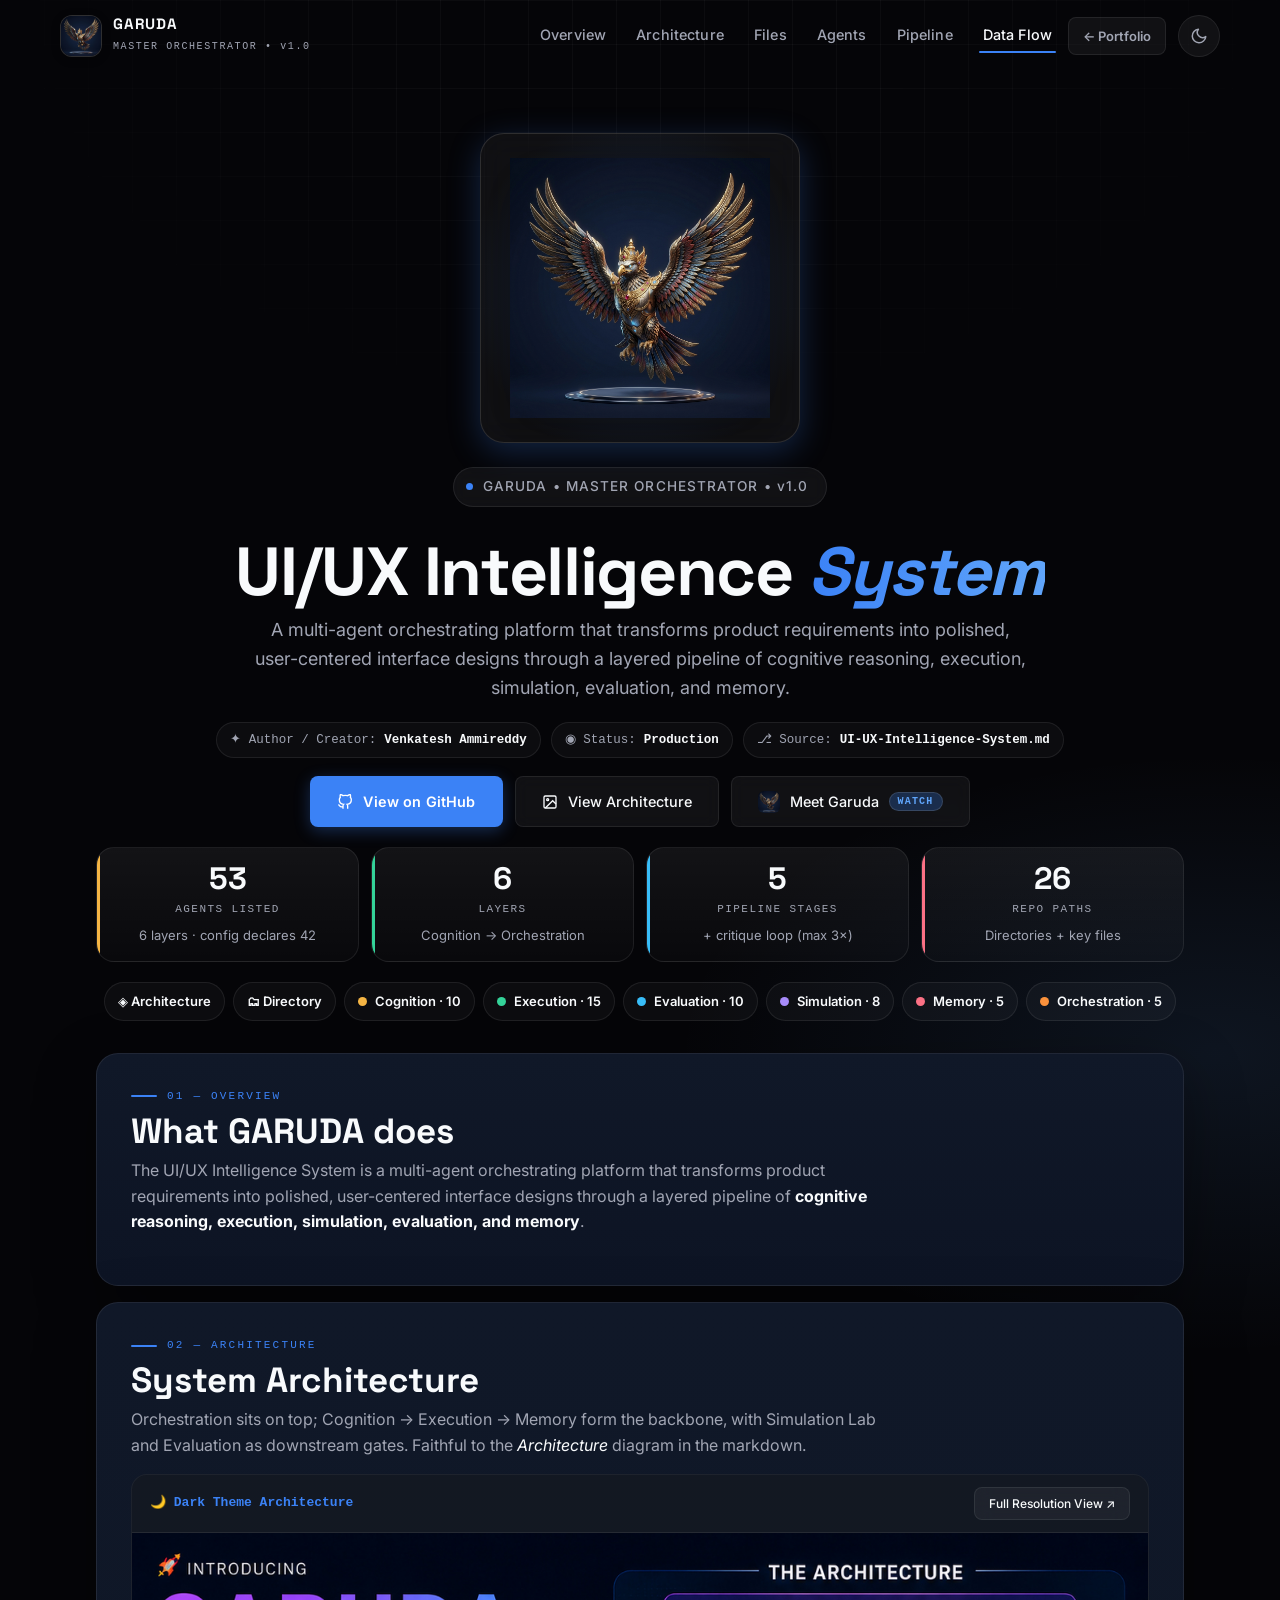
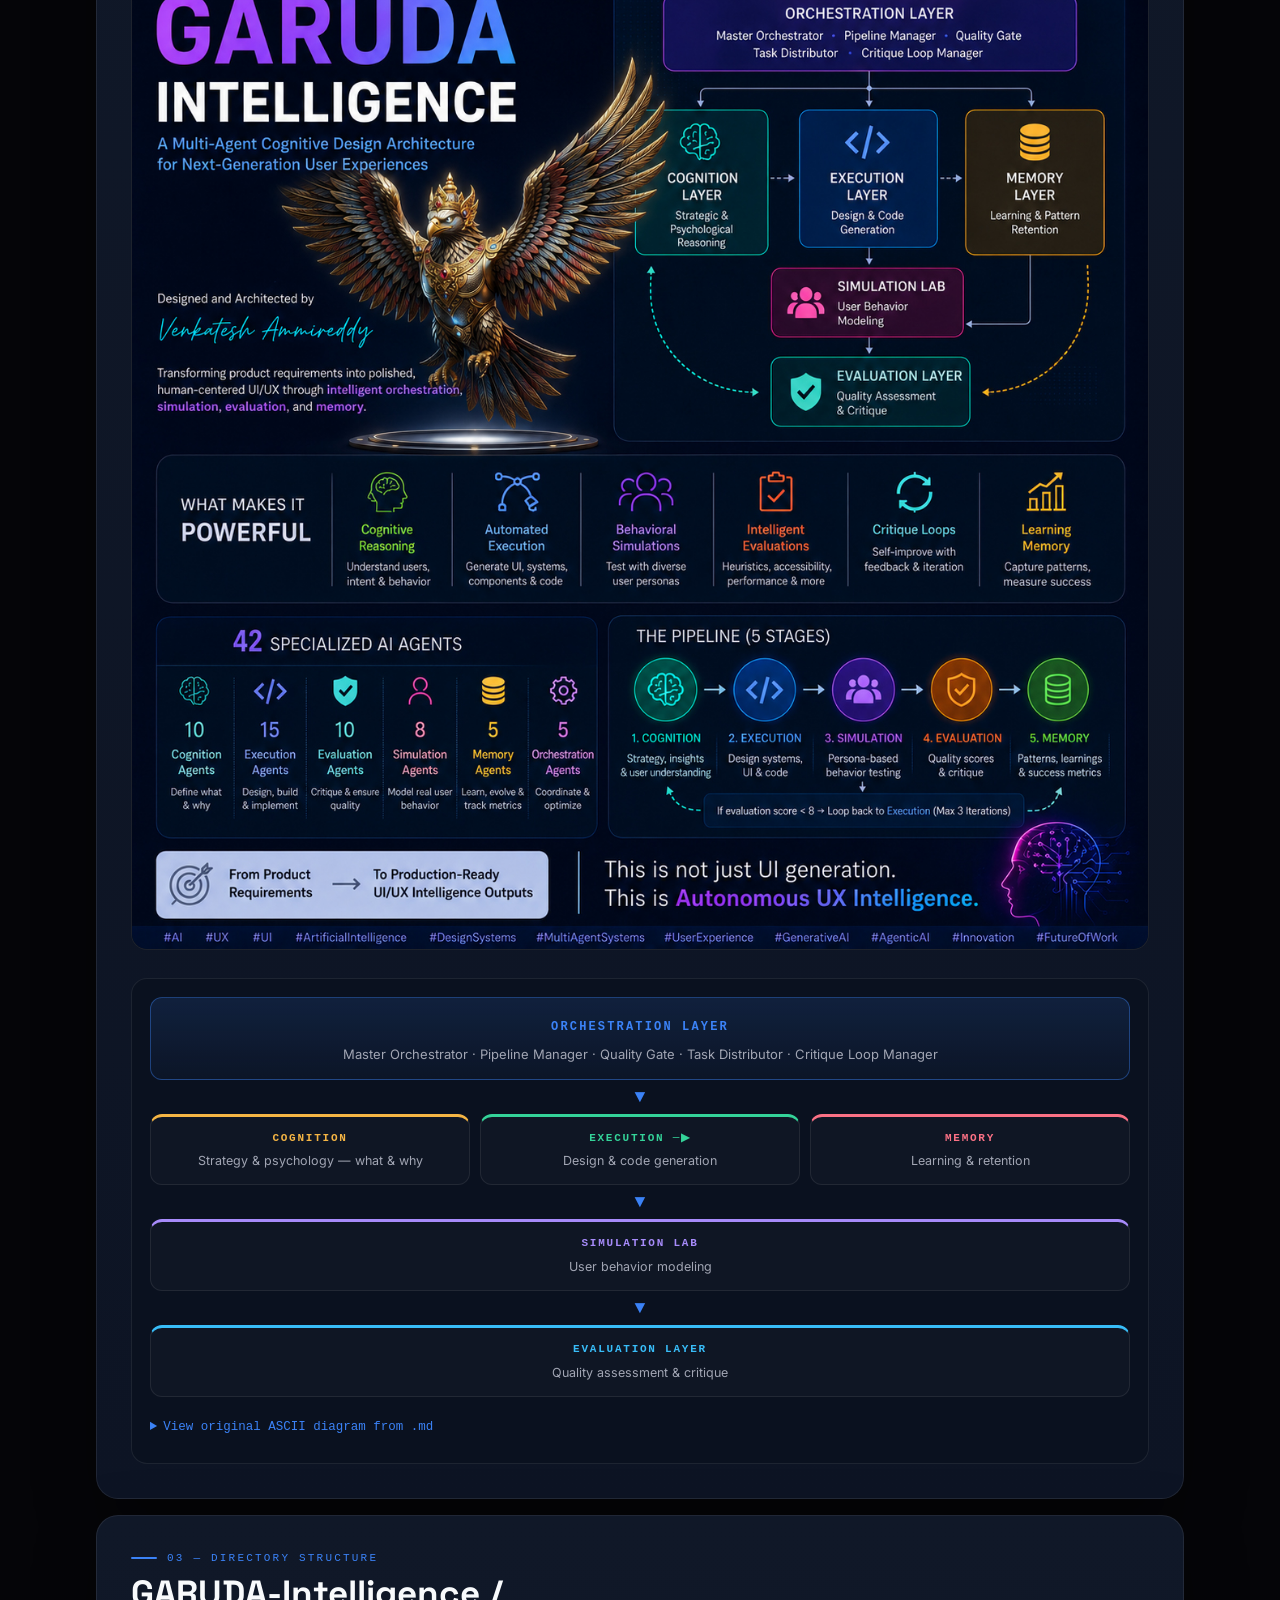
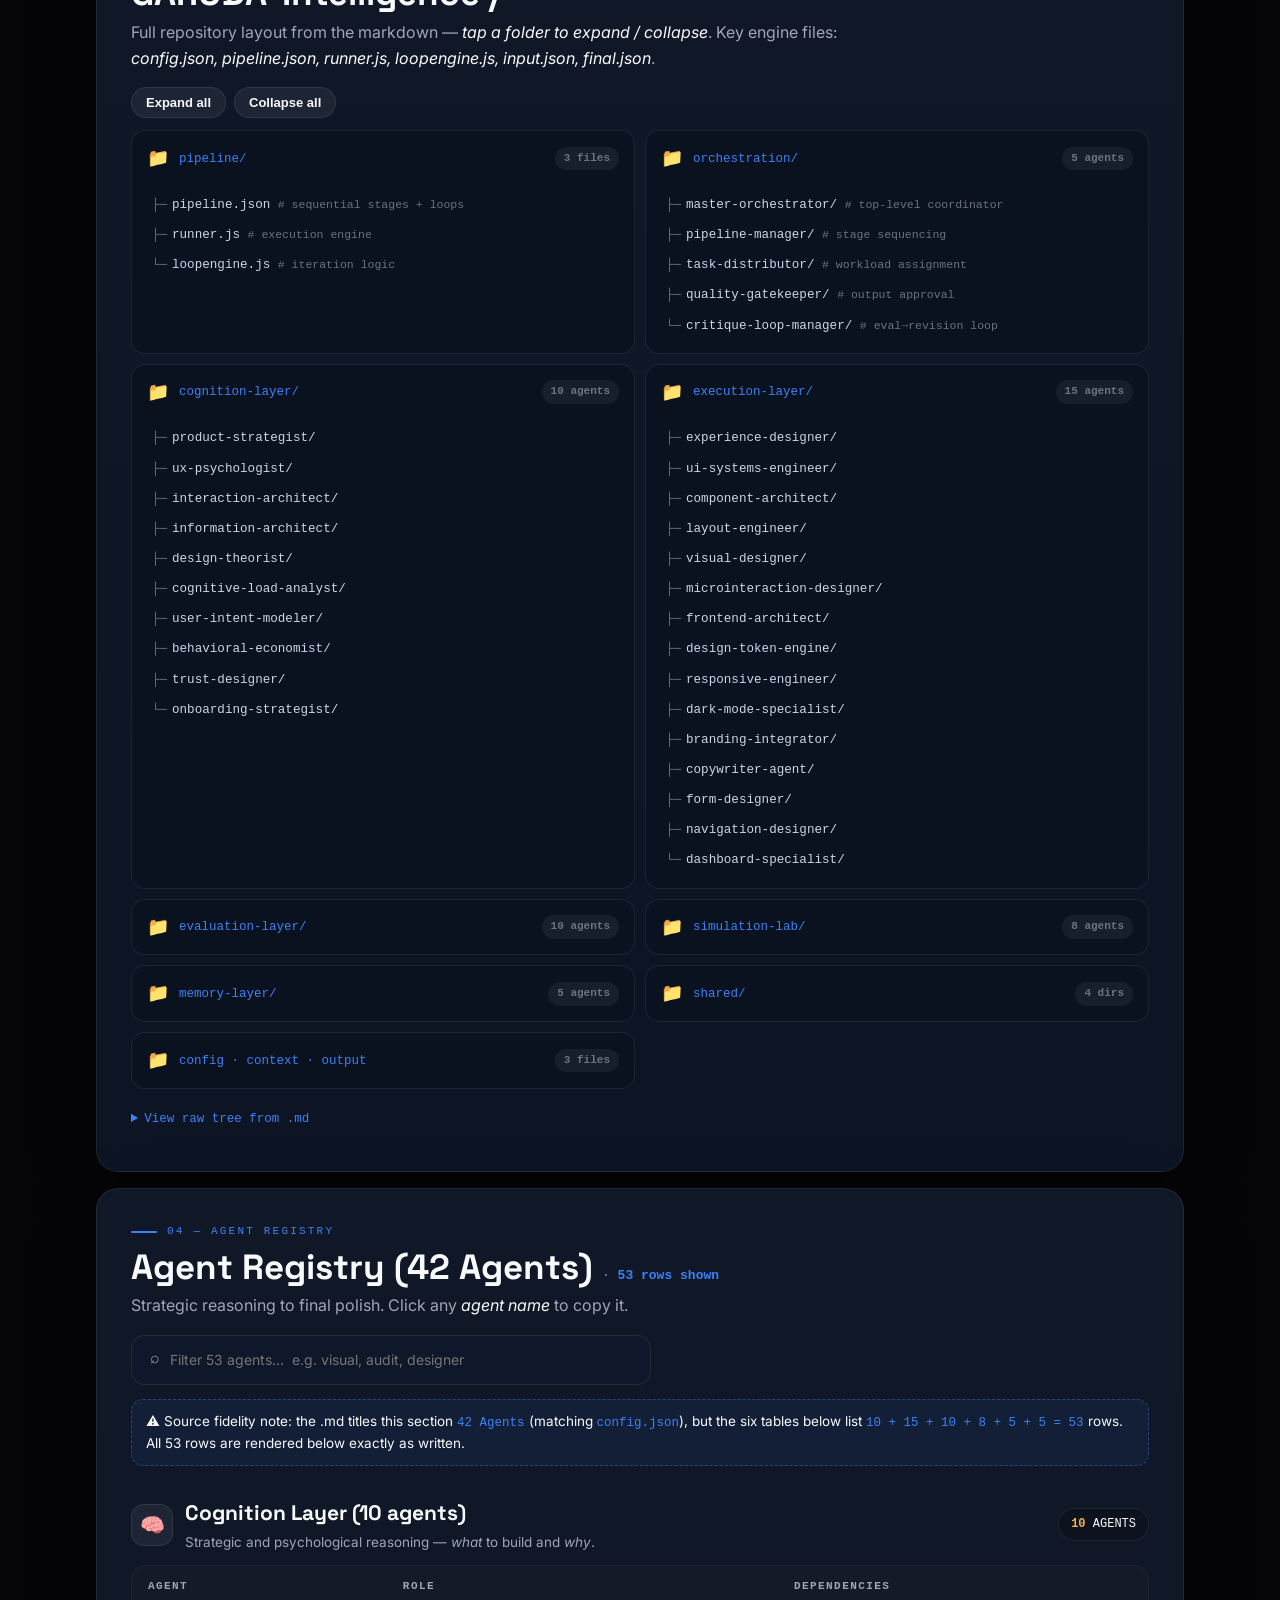
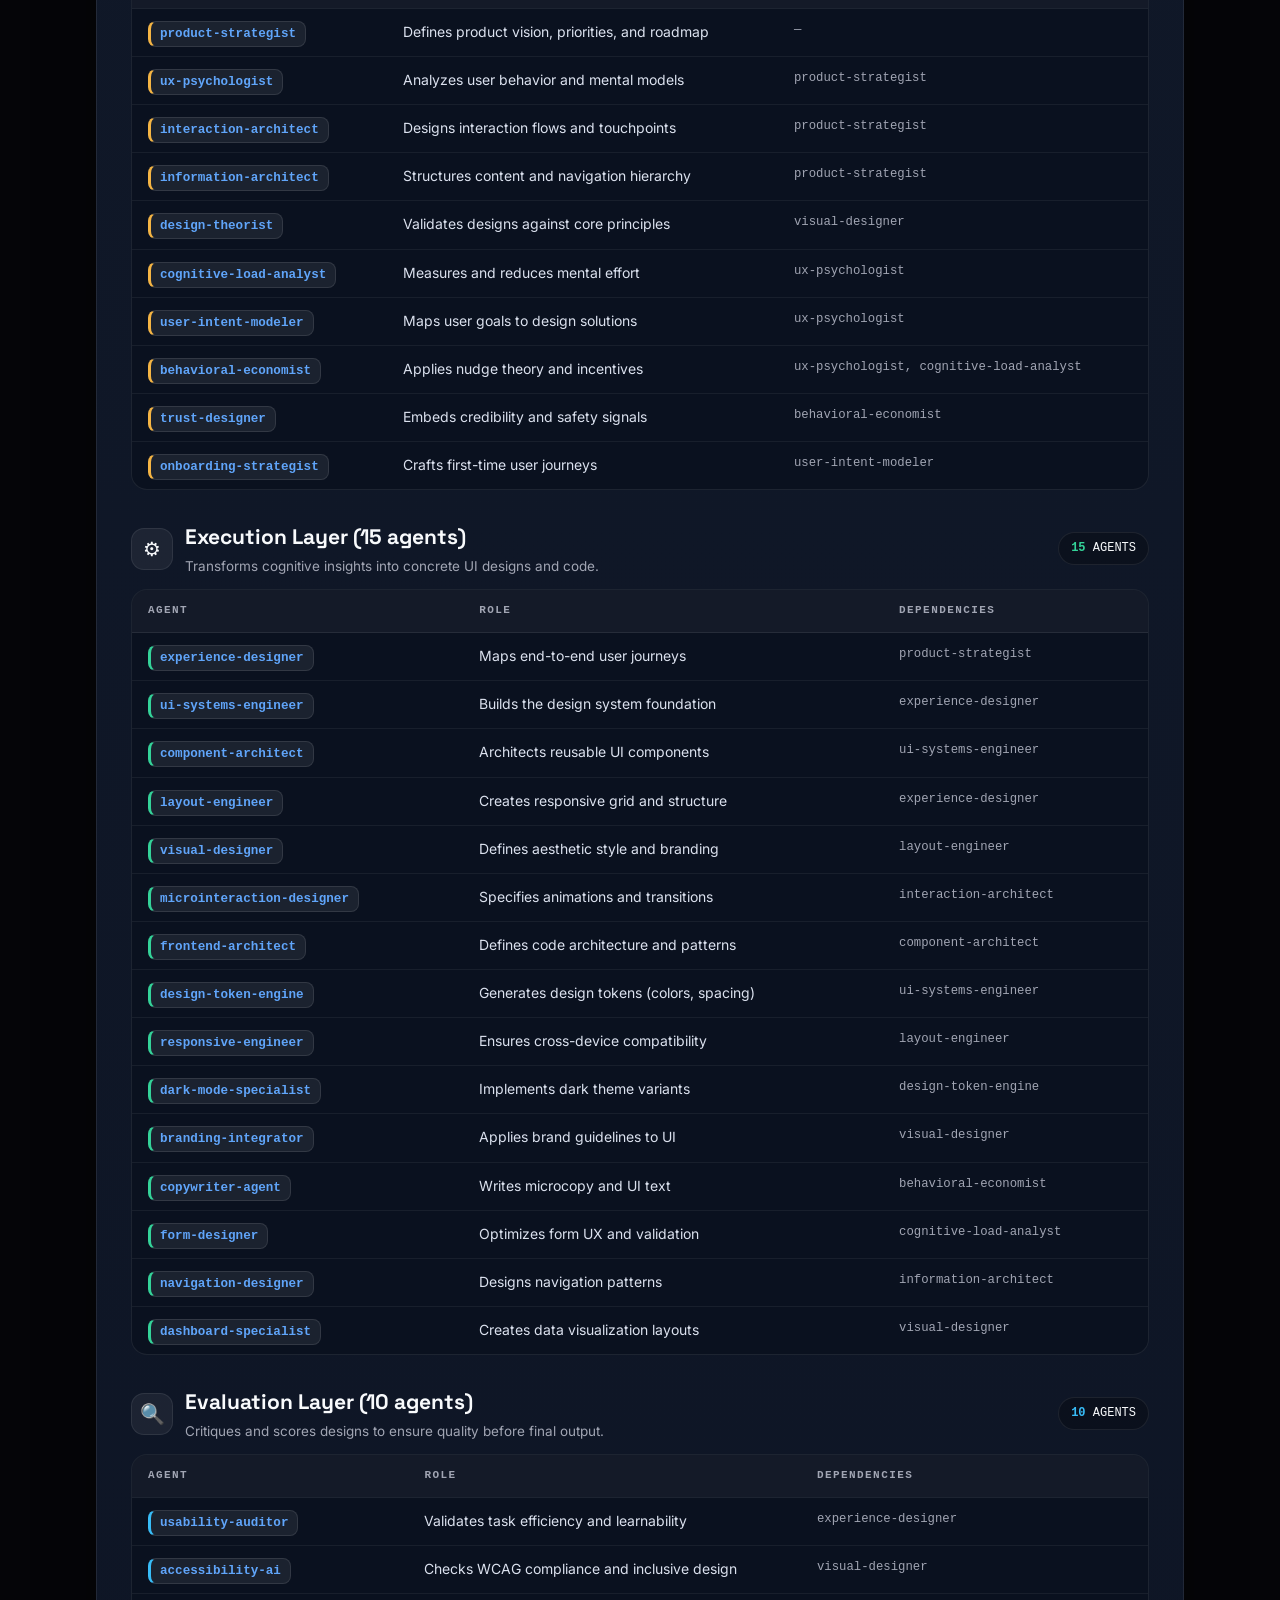
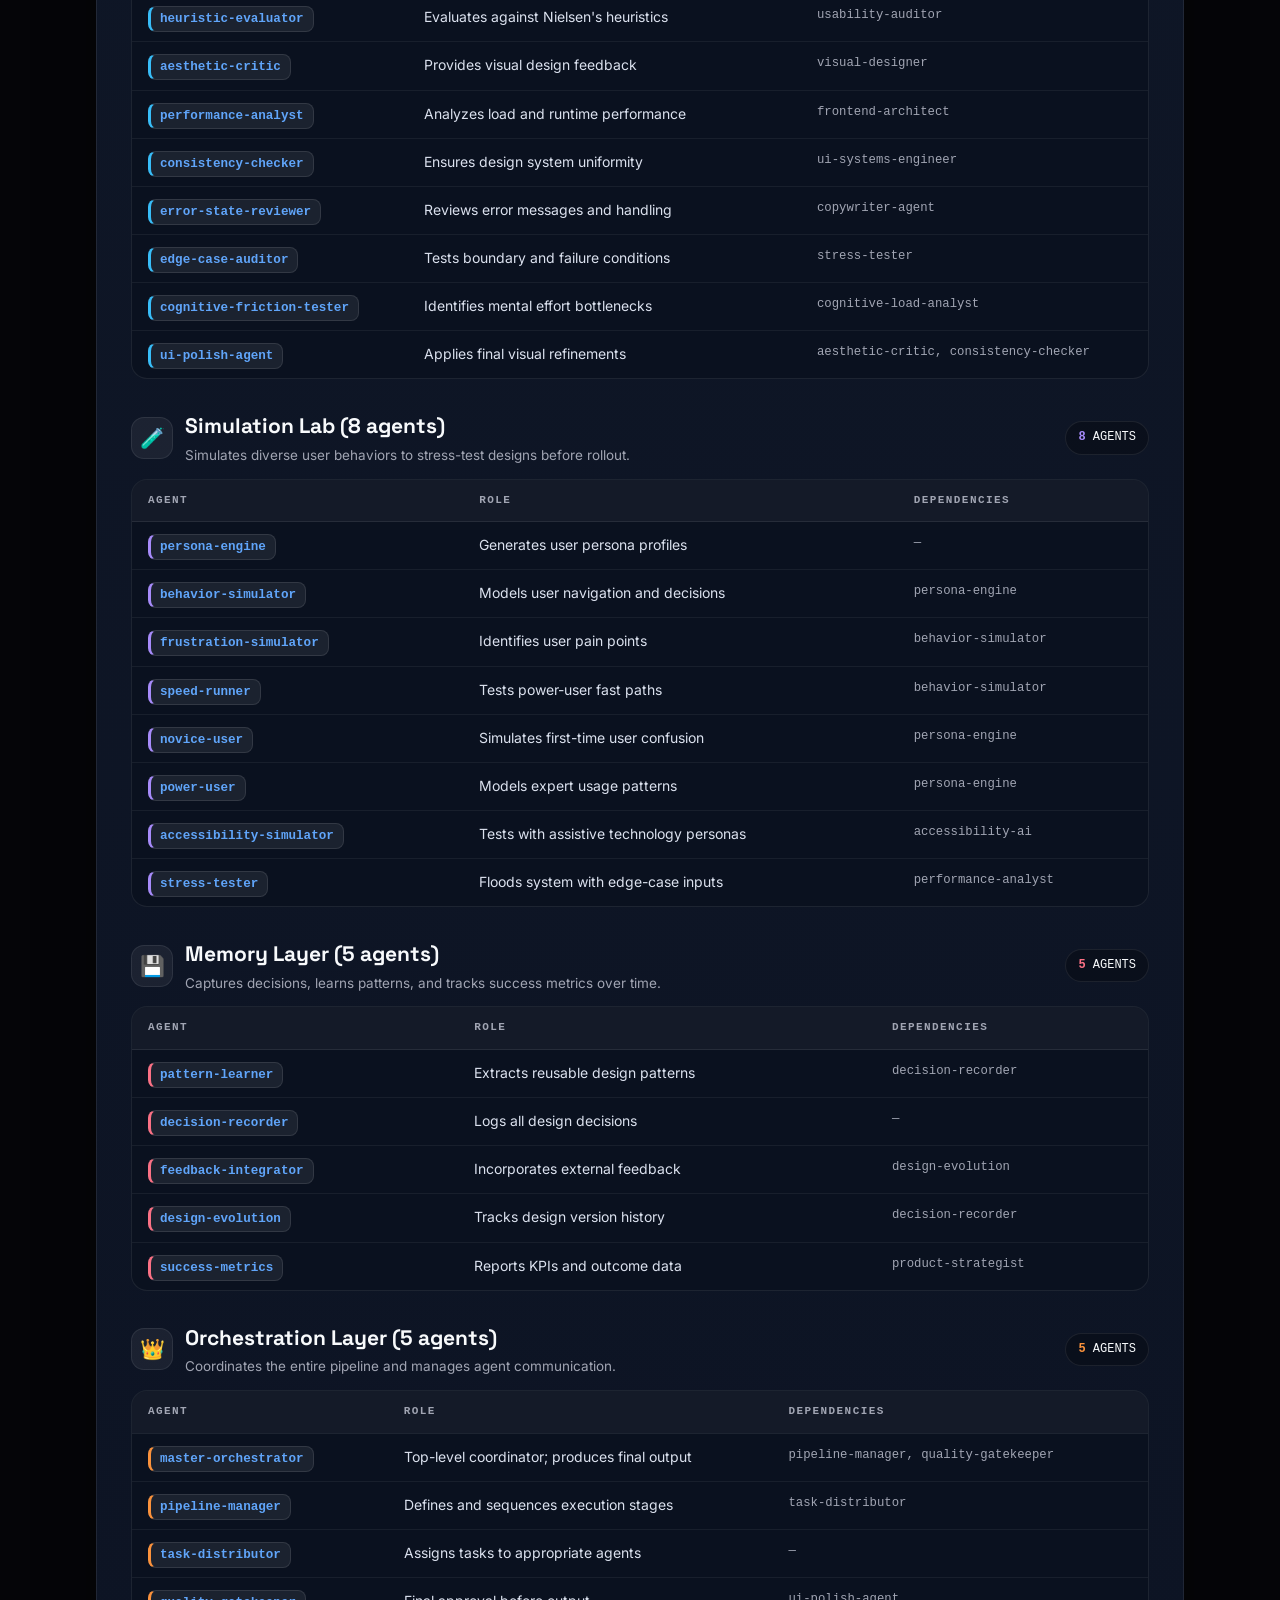
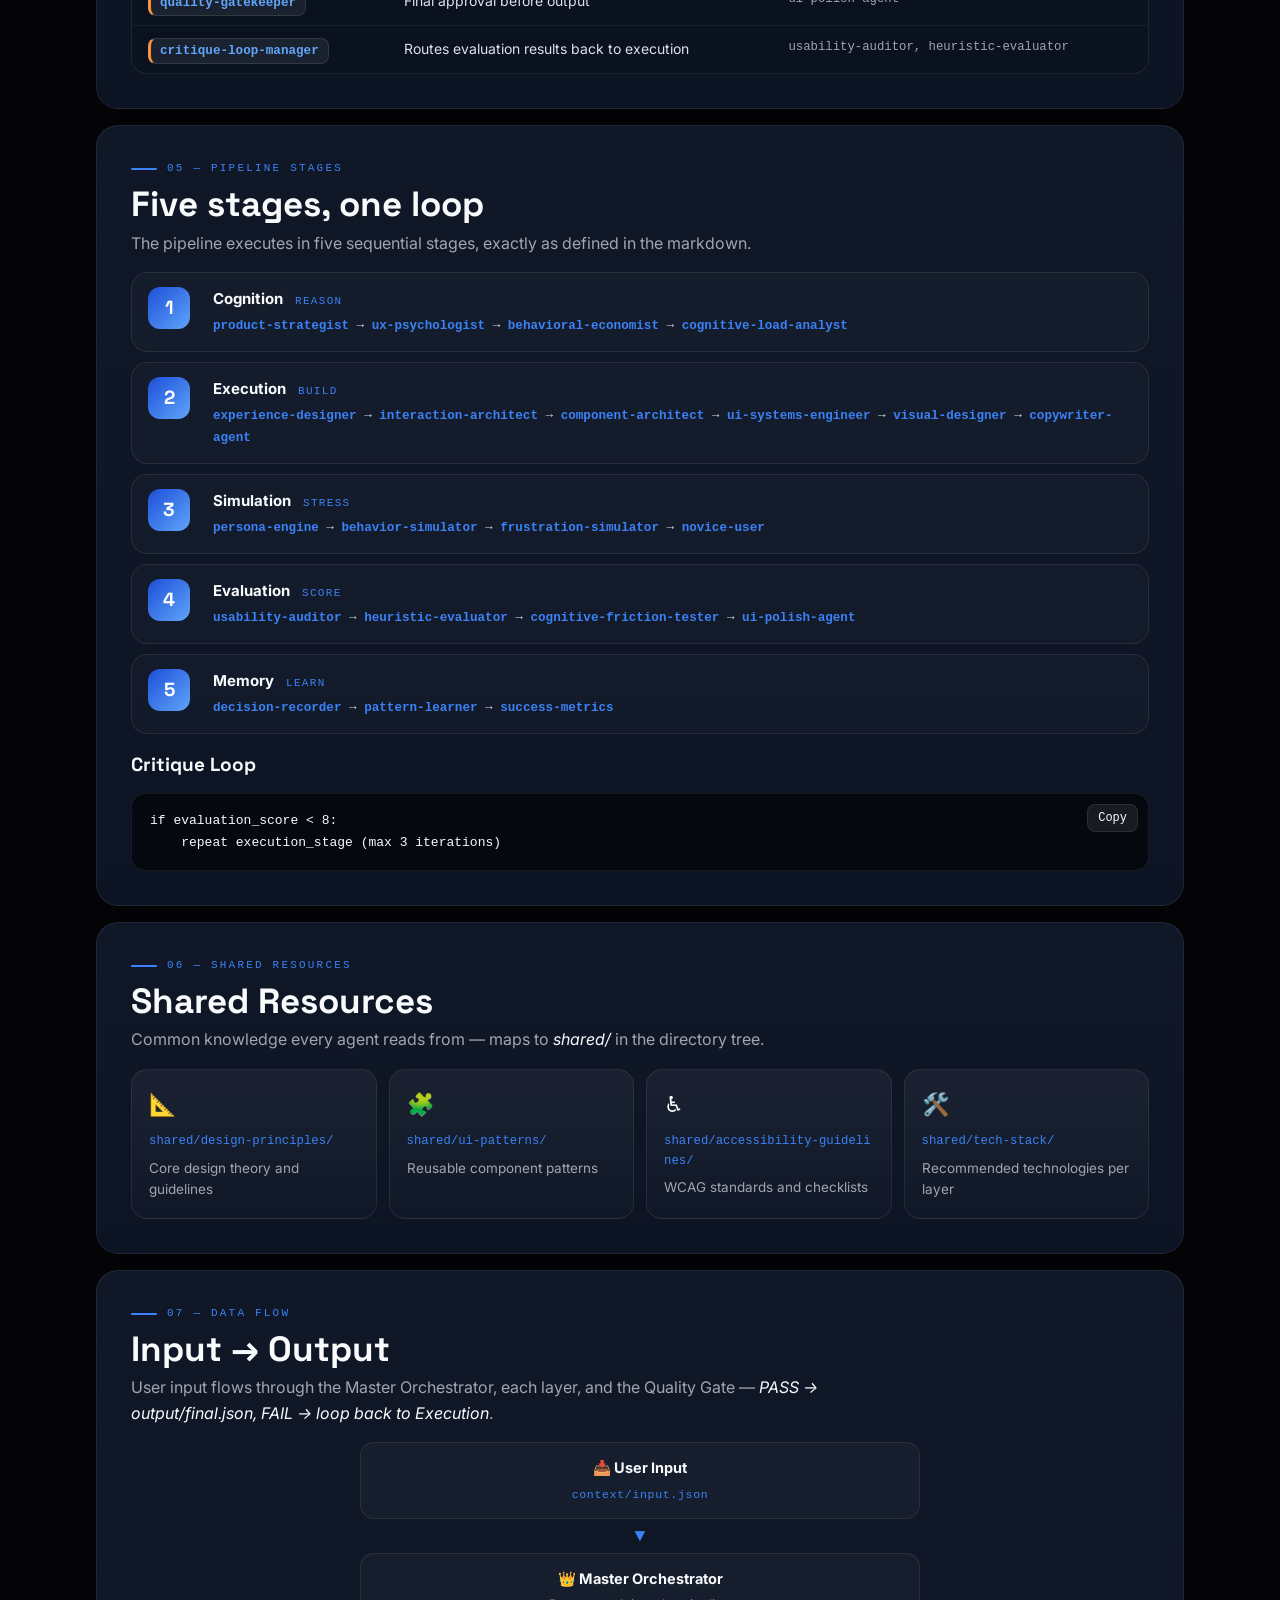
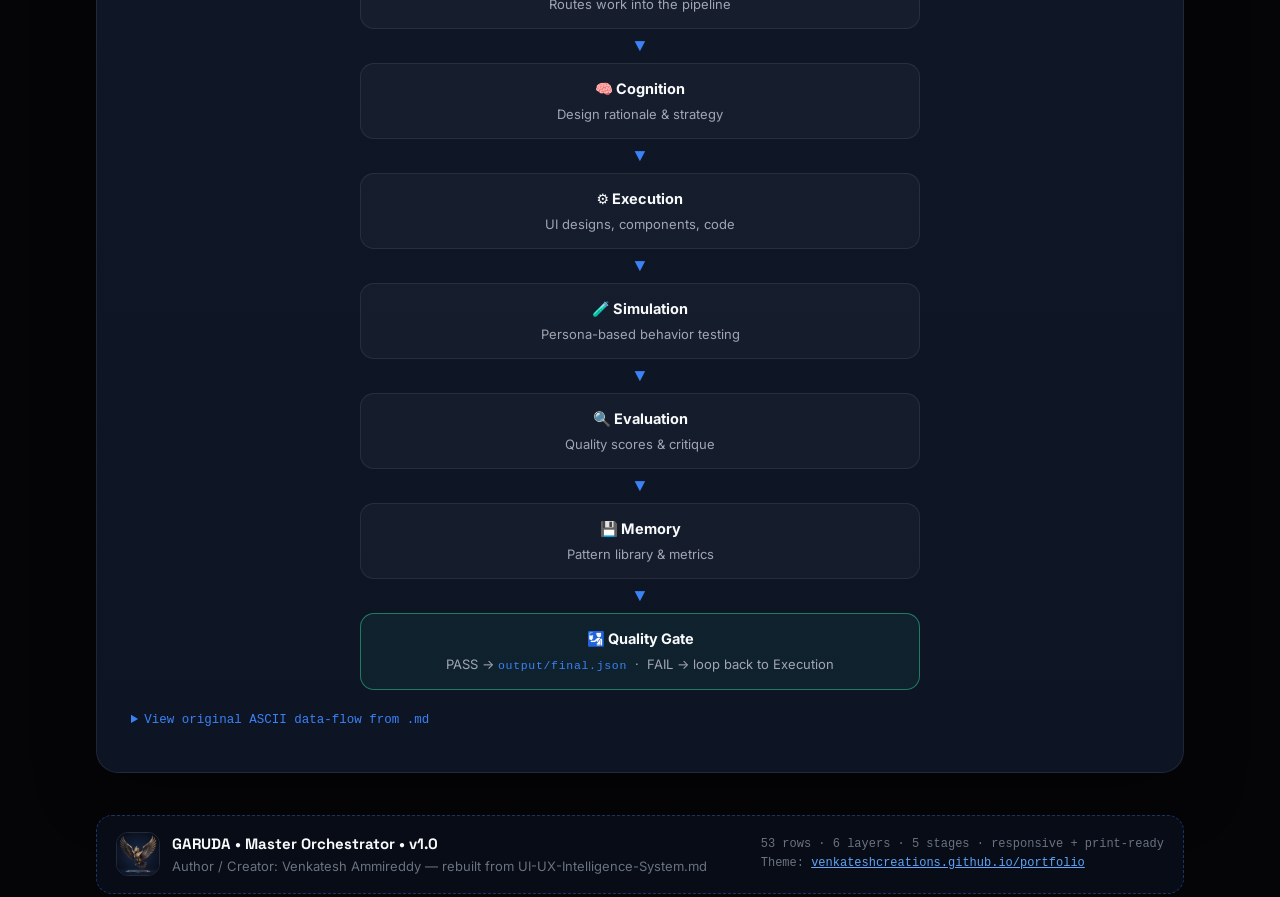
==== commit fa470261: "Update nav to Opensource dropdown, add Concept badges, refine Garuda_Intelligence hero & architectur" ====
--- a/Garuda_Intelligence.html
+++ b/Garuda_Intelligence.html
@@ -207,6 +207,82 @@
 .dnode small{font-family:var(--mono);font-size:11.5px;color:var(--gold);letter-spacing:.06em}
 .dnode p{margin:4px 0 0;font-size:13px;color:var(--muted)}
 .dnode.gate{border-color:rgba(52,211,153,.5);background:rgba(52,211,153,.07)}
+.garuda-desktop-image {
+  position: absolute;
+  right: -2%;
+  top: -20px;
+  width: 480px;
+  height: auto;
+  opacity: 0.14;
+  pointer-events: none;
+  z-index: 0;
+  mix-blend-mode: screen;
+  mask-image: radial-gradient(circle at center, black 30%, transparent 70%);
+  -webkit-mask-image: radial-gradient(circle at center, black 30%, transparent 70%);
+}
+.garuda-desktop-image img {
+  width: 100%;
+  height: auto;
+  object-fit: contain;
+  filter: grayscale(10%) contrast(120%) brightness(1.2);
+}
+[data-theme="light"] .garuda-desktop-image {
+  mix-blend-mode: multiply;
+  opacity: 0.16;
+}
+[data-theme="light"] .garuda-desktop-image img {
+  filter: contrast(110%);
+}
+.hero-layout {
+  display: grid;
+  grid-template-columns: 1fr 340px;
+  gap: 32px;
+  align-items: center;
+  margin-bottom: 24px;
+}
+.garuda-hero-image-wrap {
+  position: relative;
+  display: flex;
+  justify-content: center;
+  align-items: center;
+  padding: 24px;
+  border: 1px solid var(--border-light);
+  border-radius: var(--radius-lg);
+  background: var(--bg-glass);
+  backdrop-filter: blur(16px);
+  -webkit-backdrop-filter: blur(16px);
+  box-shadow: var(--shadow-blue);
+  overflow: hidden;
+}
+.garuda-hero-image-wrap::before {
+  content: "";
+  position: absolute;
+  inset: -20px;
+  background: radial-gradient(circle at center, var(--blue-glow), transparent 70%);
+  pointer-events: none;
+}
+.garuda-hero-image-wrap img {
+  position: relative;
+  z-index: 1;
+  width: 100%;
+  max-width: 260px;
+  height: auto;
+  object-fit: contain;
+  filter: drop-shadow(0 12px 28px rgba(0, 0, 0, 0.4));
+  transition: transform 0.4s ease;
+}
+.garuda-hero-image-wrap:hover img {
+  transform: scale(1.05);
+}
+.arch-card-item:hover {
+  border-color: var(--blue) !important;
+  transform: translateY(-2px);
+}
+@media (max-width: 960px) {
+  .garuda-desktop-image { display: none; }
+  .hero-layout { grid-template-columns: 1fr; }
+  .garuda-hero-image-wrap { max-width: 300px; margin: 0 auto; }
+}
 footer{padding:26px 0 44px;color:var(--dim);font-size:13px}
 .foot-card{border:1px dashed rgba(59,130,246,.35);border-radius:16px;padding:16px 19px;display:flex;flex-wrap:wrap;gap:10px;align-items:center;justify-content:space-between;background:rgba(59,130,246,.06)}
 .foot-card b{font-family:var(--serif);font-size:15px;color:var(--ink)}
@@ -270,7 +346,7 @@
 </head>
 <body>
 <header class="topbar"><div class="wrap topbar-inner">
-  <a class="brand" href="#top"><span class="mark"><img src="https://venkateshcreations.github.io/portfolio/images/garuda-icon.png" alt="GARUDA icon" width="42" height="42" fetchpriority="high"></span><span><b>GARUDA</b><small>MASTER ORCHESTRATOR • v1.0</small></span></a>
+  <a class="brand" href="#top"><span class="mark"><img src="images/garuda-icon.png" class="garuda-img-themed" alt="GARUDA icon" width="42" height="42" fetchpriority="high"></span><span><b>GARUDA</b><small>MASTER ORCHESTRATOR • v1.0</small></span></a>
   <nav class="main" id="mainNav"><a href="#overview">Overview</a><a href="#architecture">Architecture</a><a href="#directory">Files</a><a href="#registry">Agents</a><a href="#pipeline">Pipeline</a><a href="#dataflow">Data Flow</a></nav>
   <a class="backlink" href="https://venkateshcreations.github.io/portfolio/" target="_blank" rel="noopener">← Portfolio</a>
   <button class="theme-toggle" id="themeToggle" aria-label="Toggle theme"><svg id="iconMoon" xmlns="http://www.w3.org/2000/svg" viewBox="0 0 24 24" fill="none" stroke="currentColor" stroke-width="2" stroke-linecap="round" stroke-linejoin="round"><path d="M21 12.79A9 9 0 1 1 11.21 3 7 7 0 0 0 21 12.79z"/></svg><svg id="iconSun" style="display:none" xmlns="http://www.w3.org/2000/svg" viewBox="0 0 24 24" fill="none" stroke="currentColor" stroke-width="2" stroke-linecap="round" stroke-linejoin="round"><circle cx="12" cy="12" r="5"/><line x1="12" y1="1" x2="12" y2="3"/><line x1="12" y1="21" x2="12" y2="23"/><line x1="4.22" y1="4.22" x2="5.64" y2="5.64"/><line x1="18.36" y1="18.36" x2="19.78" y2="19.78"/><line x1="1" y1="12" x2="3" y2="12"/><line x1="21" y1="12" x2="23" y2="12"/><line x1="4.22" y1="19.78" x2="5.64" y2="18.36"/><line x1="18.36" y1="5.64" x2="19.78" y2="4.22"/></svg></button>
@@ -278,22 +354,22 @@
 </div></header>
 
 <main class="wrap" id="top">
-<div class="hero">
-  <div class="hero-emblem"><img src="https://venkateshcreations.github.io/portfolio/images/garuda-icon.png" alt="GARUDA emblem" width="64" height="64"><small>GARUDA<br>INTELLIGENCE</small></div>
-  <div class="ascii" aria-hidden="true"><pre>██████╗  █████╗ ██████╗ ██╗   ██╗██████╗   █████╗
-██╔════╝ ██╔══██╗██╔══██╗██║   ██║██╔══██╗ ██╔══██╗
-██║  ███╗███████║██████╔╝██║   ██║██║  ██║ ███████║
-██║   ██║██╔══██║██╔══██╗██║   ██║██║  ██║ ██╔══██║
-╚██████╔╝██║  ██║██║  ██║╚██████╔╝██████╔╝ ██║  ██║
- ╚═════╝ ╚═╝  ╚═╝╚═╝  ╚═╝ ╚═════╝ ╚═════╝  ╚═╝  ╚═╝</pre></div>
-  <span class="eyebrow"><i></i> GARUDA • MASTER ORCHESTRATOR • v1.0</span>
-  <h1 class="hero-title">UI/UX Intelligence <em>System</em></h1>
-  <p class="lede">A multi-agent orchestrating platform that transforms product requirements into polished, user-centered interface designs through a layered pipeline of cognitive reasoning, execution, simulation, evaluation, and memory.</p>
-  <div class="meta-row"><span class="meta">✦ Author / Creator: <strong>Venkatesh Ammireddy</strong></span><span class="meta">◉ Status: <strong>Production</strong></span><span class="meta">⎇ Source: <strong>UI-UX-Intelligence-System.md</strong></span></div>
-  <div class="cta-row">
+<div class="hero" style="position:relative;overflow:hidden;text-align:center;">
+  <!-- Centered Featured Garuda Image -->
+  <div class="garuda-hero-center-frame" style="margin: 0 auto 24px; display: flex; justify-content: center; align-items: center; max-width: 320px;">
+    <div class="garuda-hero-image-wrap" style="width: 100%;">
+      <img src="images/garuda-icon.png" class="garuda-img-themed" alt="Garuda Intelligence Master Orchestrator Visual">
+    </div>
+  </div>
+
+  <span class="eyebrow" style="margin: 0 auto 16px;"><i></i> GARUDA • MASTER ORCHESTRATOR • v1.0</span>
+  <h1 class="hero-title" style="margin: 16px auto 12px;">UI/UX Intelligence <em>System</em></h1>
+  <p class="lede" style="margin: 0 auto 20px;">A multi-agent orchestrating platform that transforms product requirements into polished, user-centered interface designs through a layered pipeline of cognitive reasoning, execution, simulation, evaluation, and memory.</p>
+  <div class="meta-row" style="justify-content: center;"><span class="meta">✦ Author / Creator: <strong>Venkatesh Ammireddy</strong></span><span class="meta">◉ Status: <strong>Production</strong></span><span class="meta">⎇ Source: <strong>UI-UX-Intelligence-System.md</strong></span></div>
+  <div class="cta-row" style="justify-content: center;">
     <a class="btn-primary" href="https://github.com/venkateshcreations/GARUDA-Intelligence" target="_blank" rel="noopener"><svg viewBox="0 0 24 24" fill="none" stroke="currentColor" stroke-width="2"><path d="M9 19c-5 1.5-5-2.5-7-3m14 6v-3.87a3.37 3.37 0 0 0-.94-2.61c3.14-.35 6.44-1.54 6.44-7A5.44 5.44 0 0 0 20 4.77 5.07 5.07 0 0 0 19.91 1S18.73.65 16 2.48a13.38 13.38 0 0 0-7 0C6.27.65 5.09 1 5.09 1A5.07 5.07 0 0 0 5 4.77a5.44 5.44 0 0 0-1.5 3.78c0 5.42 3.3 6.61 6.44 7A3.37 3.37 0 0 0 9 18.13V22"/></svg><span>View on GitHub</span></a>
     <a class="btn-ghost" href="#architecture"><svg viewBox="0 0 24 24" fill="none" stroke="currentColor" stroke-width="2"><rect x="3" y="3" width="18" height="18" rx="2"/><circle cx="8.5" cy="8.5" r="1.5"/><polyline points="21 15 16 10 5 21"/></svg><span>View Architecture</span></a>
-    <button class="btn-ghost" id="meetGarudaBtn"><img class="mgb-icon" src="https://venkateshcreations.github.io/portfolio/images/garuda-icon.png" alt="" width="22" height="22"><span>Meet Garuda</span><span class="mgb-badge">WATCH</span></button>
+    <button class="btn-ghost" id="meetGarudaBtn"><img class="mgb-icon garuda-img-themed" src="images/garuda-icon.png" alt="" width="22" height="22"><span>Meet Garuda</span><span class="mgb-badge">WATCH</span></button>
   </div>
   <div class="stats">
     <div class="stat" style="--accent:#f5b544"><b>53</b><span>Agents listed</span><p>6 layers · config declares 42</p></div>
@@ -301,7 +377,7 @@
     <div class="stat" style="--accent:#38bdf8"><b>5</b><span>Pipeline stages</span><p>+ critique loop (max 3×)</p></div>
     <div class="stat" style="--accent:#fb7185"><b>26</b><span>Repo paths</span><p>Directories + key files</p></div>
   </div>
-  <div class="jump"><a href="#architecture">◈ Architecture</a><a href="#directory">🗂 Directory</a><a href="#cognition"><span class="dot" style="background:#f5b544"></span>Cognition · 10</a><a href="#execution"><span class="dot" style="background:#34d399"></span>Execution · 15</a><a href="#evaluation"><span class="dot" style="background:#38bdf8"></span>Evaluation · 10</a><a href="#simulation"><span class="dot" style="background:#a78bfa"></span>Simulation · 8</a><a href="#memory"><span class="dot" style="background:#fb7185"></span>Memory · 5</a><a href="#orchestration"><span class="dot" style="background:#fb923c"></span>Orchestration · 5</a></div>
+  <div class="jump" style="justify-content: center;"><a href="#architecture">◈ Architecture</a><a href="#directory">🗂 Directory</a><a href="#cognition"><span class="dot" style="background:#f5b544"></span>Cognition · 10</a><a href="#execution"><span class="dot" style="background:#34d399"></span>Execution · 15</a><a href="#evaluation"><span class="dot" style="background:#38bdf8"></span>Evaluation · 10</a><a href="#simulation"><span class="dot" style="background:#a78bfa"></span>Simulation · 8</a><a href="#memory"><span class="dot" style="background:#fb7185"></span>Memory · 5</a><a href="#orchestration"><span class="dot" style="background:#fb923c"></span>Orchestration · 5</a></div>
 </div>
 
 <section class="block" id="overview"><p class="kicker">01 — Overview</p><h2>What GARUDA does</h2>
@@ -309,6 +385,22 @@
 
 <section class="block" id="architecture"><p class="kicker">02 — Architecture</p><h2>System Architecture</h2>
 <p class="sub">Orchestration sits on top; Cognition → Execution → Memory form the backbone, with Simulation Lab and Evaluation as downstream gates. Faithful to the <em>Architecture</em> diagram in the markdown.</p>
+
+<div class="arch-card-single" style="margin-bottom: 28px;">
+  <div class="arch-card-item" style="border: 1px solid var(--line2); border-radius: 16px; overflow: hidden; background: rgba(0,0,0,0.3); transition: transform 0.3s ease, border-color 0.3s ease;">
+    <div style="padding: 12px 18px; background: rgba(255,255,255,0.03); border-bottom: 1px solid var(--line2); display: flex; align-items: center; justify-content: space-between; flex-wrap: wrap; gap: 8px;">
+      <span id="archTitleTag" style="font-family: var(--mono); font-size: 13px; font-weight: 600; color: var(--gold);">🌙 Dark Theme Architecture</span>
+      <div style="display: flex; align-items: center; gap: 10px;">
+        <a href="images/UI-UX_Intelli-System_Dark_Theme.jpg" id="archMainImgLink" target="_blank" rel="noopener" class="btn-ghost" style="padding: 6px 14px; font-size: 12px; border-radius: 8px;">
+          <span>Full Resolution View ↗</span>
+        </a>
+      </div>
+    </div>
+    <a href="images/UI-UX_Intelli-System_Dark_Theme.jpg" id="archMainImgClick" target="_blank" rel="noopener" title="Click to view full resolution architecture diagram">
+      <img id="archMainImg" src="images/UI-UX_Intelli-System_Dark_Theme.jpg" alt="Garuda UI/UX Intelligence System Architecture Diagram" style="width: 100%; height: auto; display: block;" />
+    </a>
+  </div>
+</div>
 <div class="arch">
   <div class="arch-top"><b>ORCHESTRATION LAYER</b><p>Master Orchestrator · Pipeline Manager · Quality Gate · Task Distributor · Critique Loop Manager</p></div>
   <div class="arrow">▼</div>
@@ -532,7 +624,26 @@
   window.addEventListener('scroll',onScroll,{passive:true});onScroll();
   const root=document.documentElement,tt=document.getElementById('themeToggle'),
     iM=document.getElementById('iconMoon'),iS=document.getElementById('iconSun');
-  function paintIcon(){const light=root.getAttribute('data-theme')==='light';iM.style.display=light?'none':'';iS.style.display=light?'':'none'}
+  function paintIcon(){
+    const light=root.getAttribute('data-theme')==='light';
+    iM.style.display=light?'none':'';
+    iS.style.display=light?'':'none';
+    const archImg=document.getElementById('archMainImg');
+    const archLink=document.getElementById('archMainImgLink');
+    const archClick=document.getElementById('archMainImgClick');
+    const archTitleTag=document.getElementById('archTitleTag');
+    const darkSrc='images/UI-UX_Intelli-System_Dark_Theme.jpg';
+    const lightSrc='images/UI-UX_Intelli-System_Light_Theme.jpg';
+    if(archImg){
+      archImg.src=light?lightSrc:darkSrc;
+      if(archLink)archLink.href=light?lightSrc:darkSrc;
+      if(archClick)archClick.href=light?lightSrc:darkSrc;
+      if(archTitleTag)archTitleTag.textContent=light?'☀️ Light Theme Architecture':'🌙 Dark Theme Architecture';
+    }
+    document.querySelectorAll('.garuda-img-themed').forEach(img=>{
+      img.src=light?'images/garuda-icon-light.png':'images/garuda-icon.png';
+    });
+  }
   try{const saved=localStorage.getItem('garuda-theme');if(saved)root.setAttribute('data-theme',saved)}catch(e){}
   paintIcon();
   tt.addEventListener('click',()=>{const next=root.getAttribute('data-theme')==='light'?'dark':'light';root.setAttribute('data-theme',next);try{localStorage.setItem('garuda-theme',next)}catch(e){}paintIcon()});
